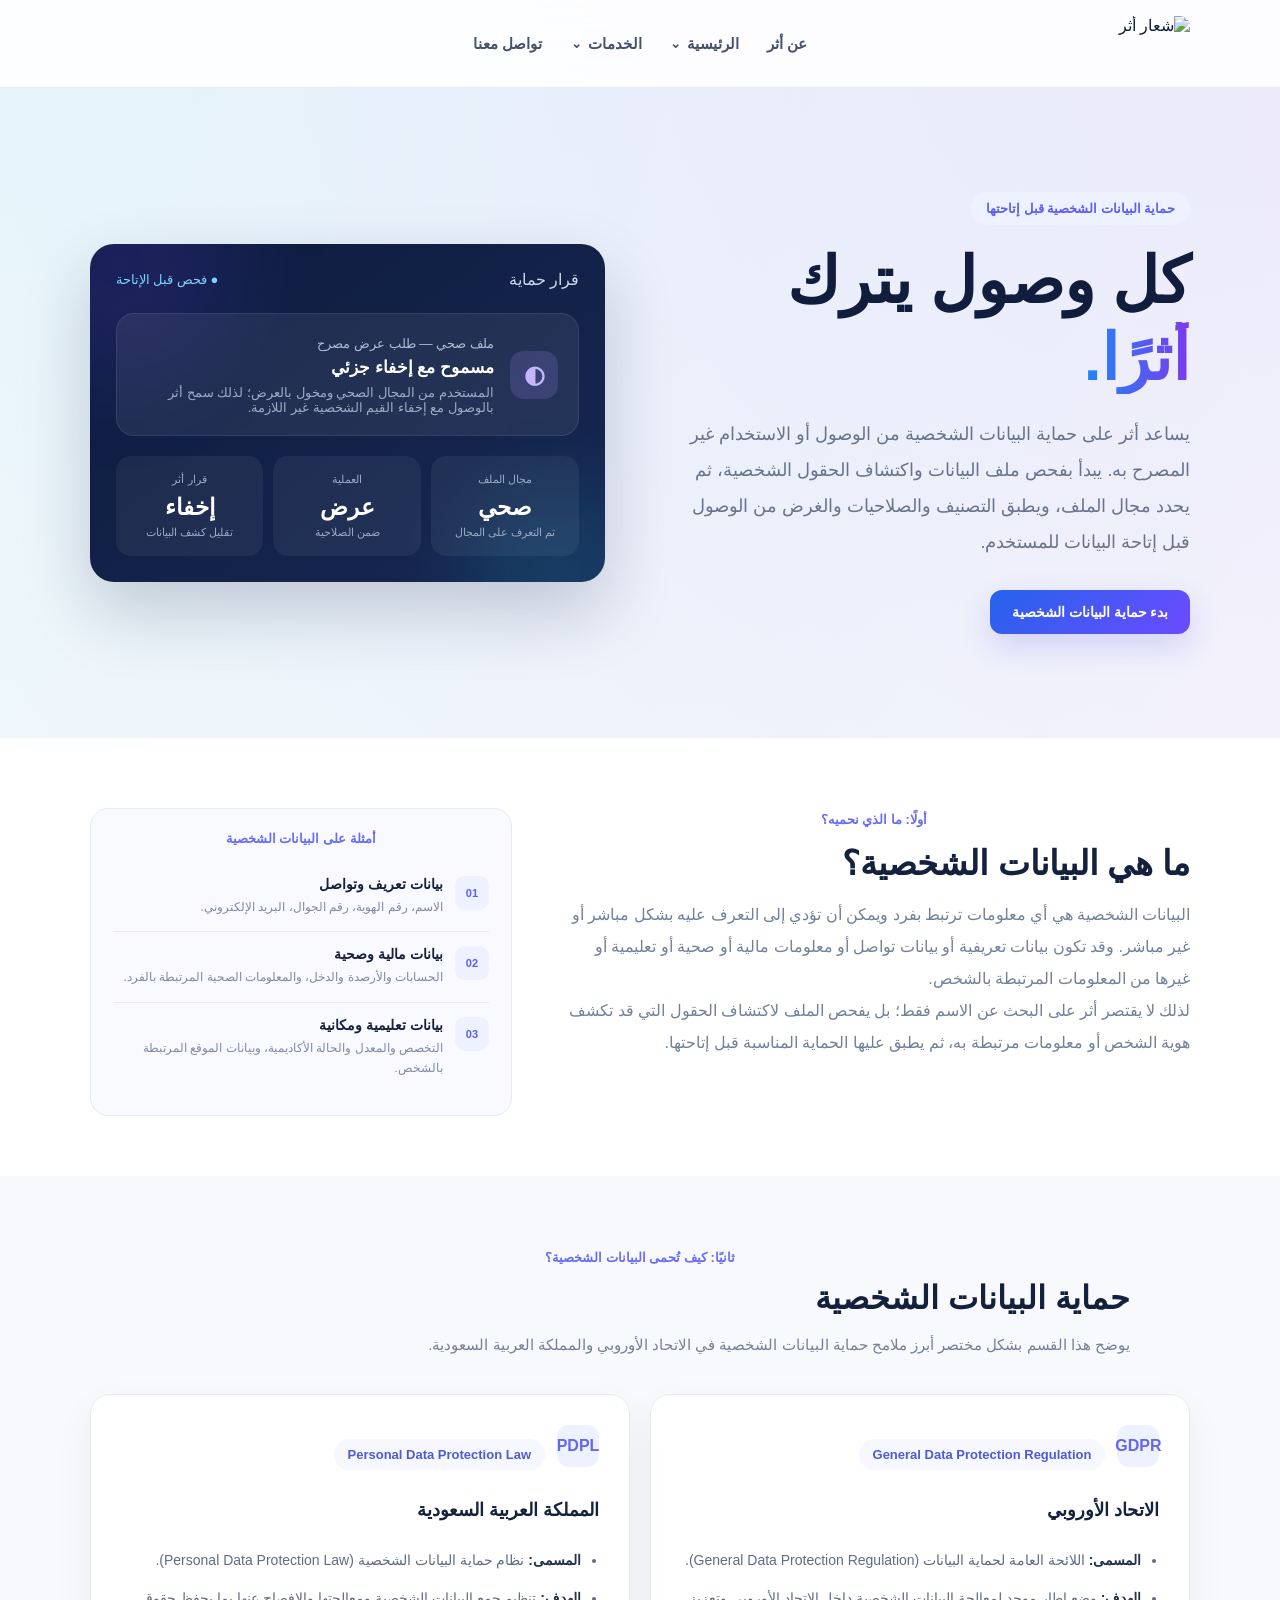
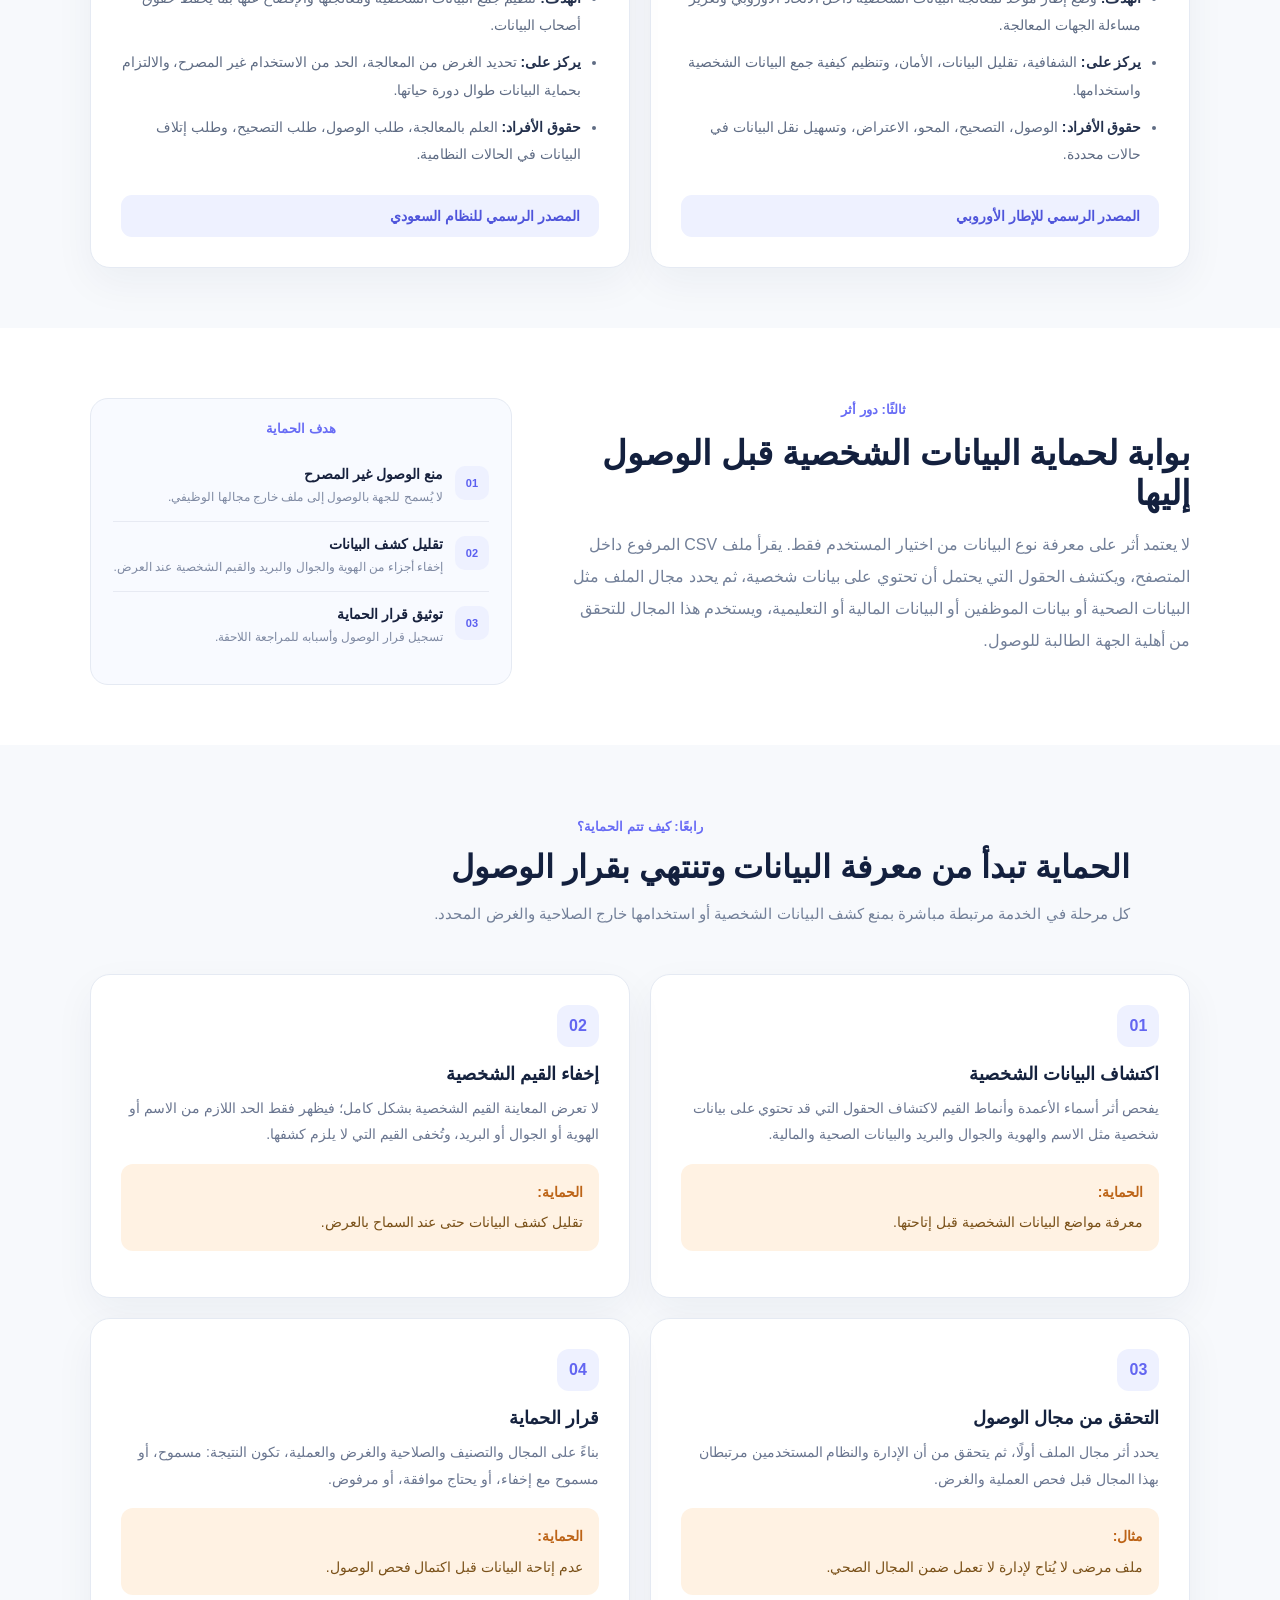
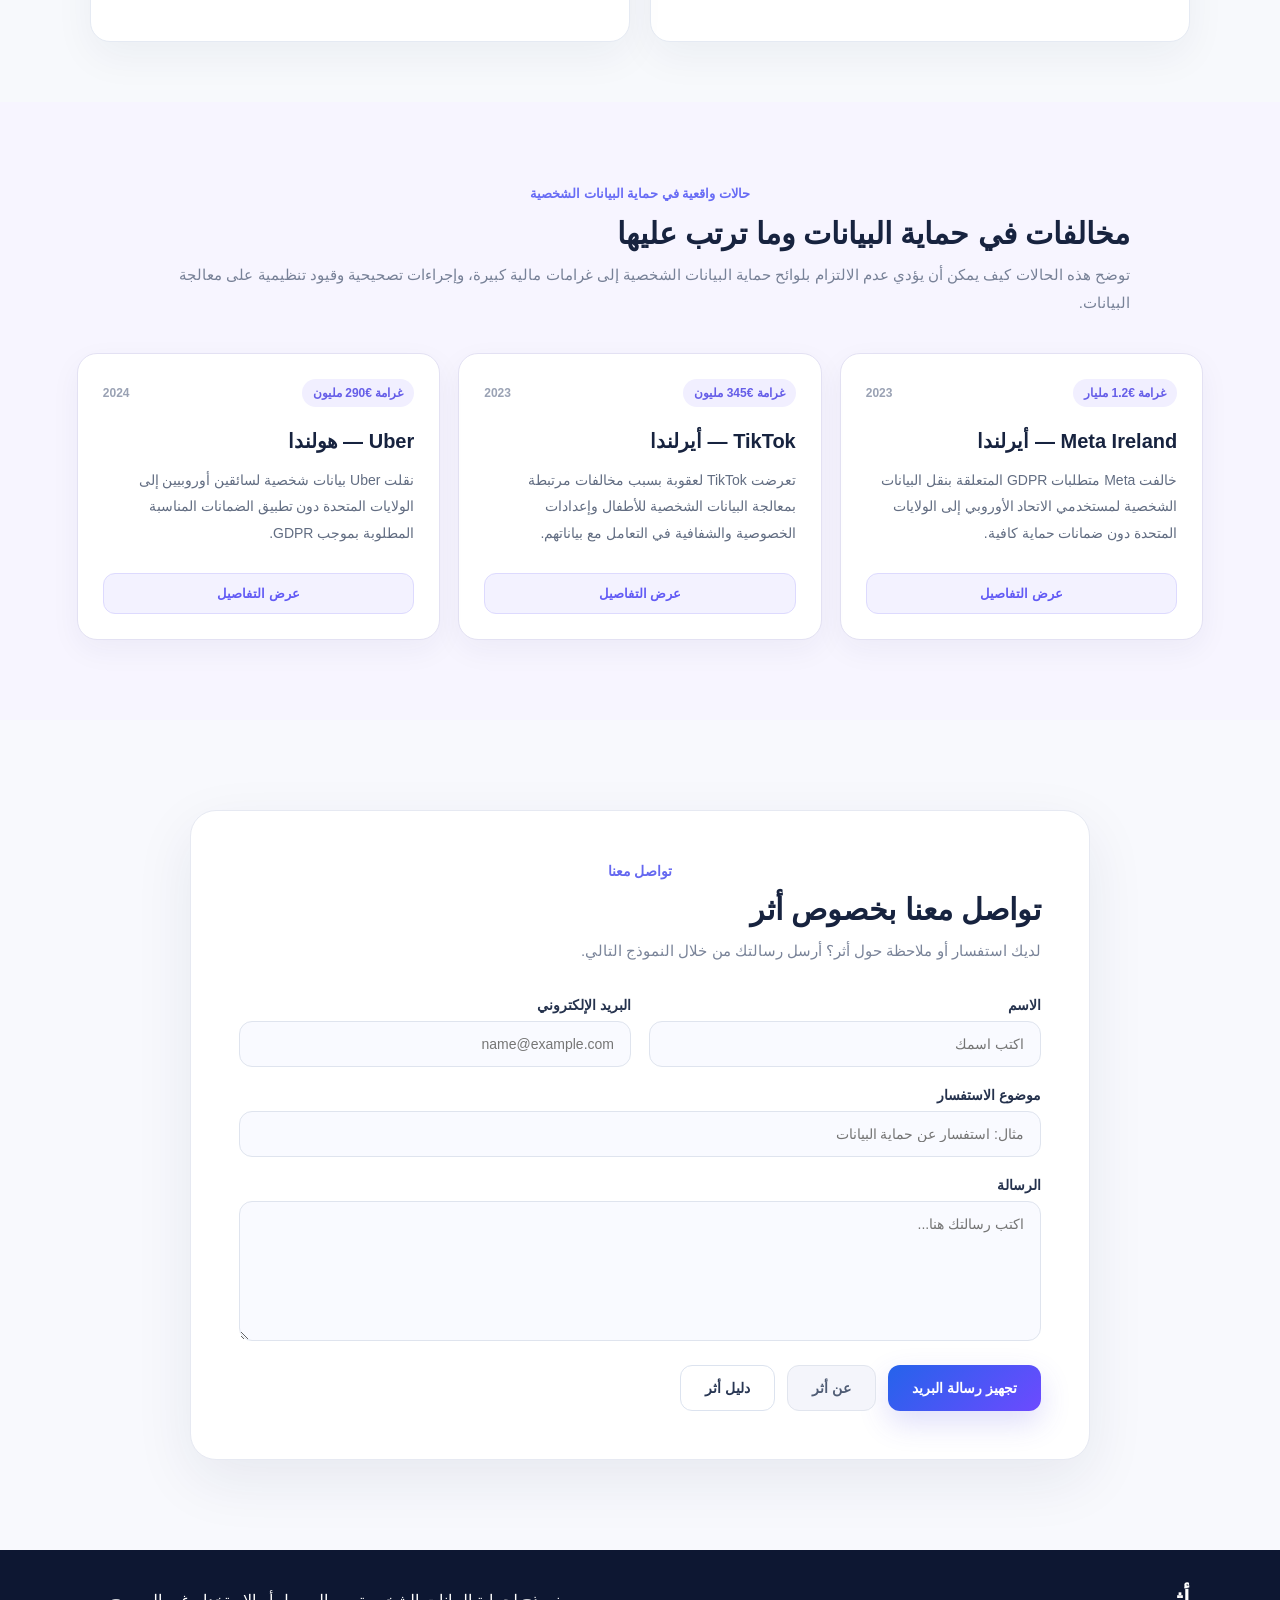
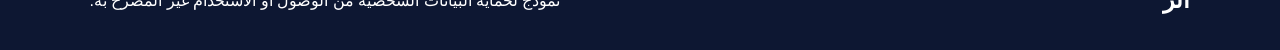
==== index.html @ ba8cfd4a "Add files via upload" ====
<!DOCTYPE html>
<html lang="ar" dir="rtl">

<head>

    <meta charset="UTF-8">

    <meta
        name="viewport"
        content="width=device-width, initial-scale=1.0"
    >

    <title>أثر | حماية البيانات الشخصية</title>

    <meta
        name="description"
        content="أثر نموذج أكاديمي لحماية البيانات الشخصية عبر اكتشاف البيانات، إخفاء القيم، التحقق من صلاحية الوصول حسب مجال الملف، وتوثيق قرار الحماية."
    >

    <link
        rel="stylesheet"
        href="style.css"
    >

</head>


<body>


<!-- =========================================
     الشريط العلوي
========================================= -->

<header class="navbar">

    <a
        href="index.html"
        class="brand"
    >
        <img
            src="Pic/athar-logo.png"
            alt="شعار أثر"
        >
    </a>


    <nav class="nav-links">

        <a href="about.html">
            عن أثر
        </a>

        <div class="nav-dropdown">

            <a
                href="index.html"
                class="active dropdown-toggle"
            >
                الرئيسية
                <span>⌄</span>
            </a>

            <div class="dropdown-menu">

                <a href="index.html">
                    نظرة عامة
                </a>

                <a href="#personal-data">
                    ما هي البيانات الشخصية؟
                </a>

                <a href="#data-protection-laws">
                   كيف تُحمى البيانات الشخصية؟
                </a>

                <a href="#about">
                    دور أثر
                </a>

                <a href="#protection">
                    كيف يحمي أثر البيانات؟
                </a>
<a href="#real-cases">
                    حالات واقعية وغرامات
                </a>

            </div>

        </div>

        <div class="nav-dropdown">

            <a
                href="#services"
                class="dropdown-toggle"
            >
                الخدمات
                <span>⌄</span>
            </a>

            <div class="dropdown-menu">

                <a href="dashboard.html">
                    حماية البيانات الشخصية
                </a>

                <a href="access-analysis.html">
                    تحليل سجلات الوصول
                </a>

                <a href="reviews.html">
                    سجل الحماية
                </a>

                <a href="breach-report.html">
                    بلاغات الحوادث
                </a>

            </div>

        </div>

        <a href="#contact">
            تواصل معنا
        </a>

    </nav>

</header>



<main>


    <!-- =========================================
         HERO
    ========================================== -->

    <section class="hero">


        <div class="hero-content">

            <span class="hero-label">
                حماية البيانات الشخصية قبل إتاحتها
            </span>


            <h1>
                كل وصول يترك
                <span>أثرًا.</span>
            </h1>


            <p>
                يساعد أثر على حماية البيانات الشخصية من الوصول أو الاستخدام غير المصرح به.
                يبدأ بفحص ملف البيانات واكتشاف الحقول الشخصية، ثم يحدد مجال الملف،
                ويطبق التصنيف والصلاحيات والغرض من الوصول قبل إتاحة البيانات للمستخدم.
            </p>


            <div class="hero-buttons">

                <a
                    href="dashboard.html"
                    class="primary-btn"
                >
                    بدء حماية البيانات الشخصية
                </a>
</div>

        </div>



        <div class="hero-preview">

            <div class="preview-card">


                <div class="preview-header">

                    <span>
                        قرار حماية
                    </span>

                    <span class="status">
                        ● فحص قبل الإتاحة
                    </span>

                </div>



                <div class="alert-box">

                    <div class="alert-icon">
                        ◐
                    </div>

                    <div>

                        <small>
                            ملف صحي — طلب عرض مصرح
                        </small>

                        <h3>
                            مسموح مع إخفاء جزئي
                        </h3>

                        <p>
                            المستخدم من المجال الصحي ومخول بالعرض؛
                            لذلك سمح أثر بالوصول مع إخفاء القيم الشخصية غير اللازمة.
                        </p>

                    </div>

                </div>



                <div class="stats">

                    <div class="stat">
                        <span>مجال الملف</span>
                        <strong>صحي</strong>
                        <small>تم التعرف على المجال</small>
                    </div>

                    <div class="stat">
                        <span>العملية</span>
                        <strong>عرض</strong>
                        <small>ضمن الصلاحية</small>
                    </div>

                    <div class="stat">
                        <span>قرار أثر</span>
                        <strong>إخفاء</strong>
                        <small>تقليل كشف البيانات</small>
                    </div>

                </div>


            </div>

        </div>


    </section>

    <!-- =========================================
         ما هي البيانات الشخصية؟
    ========================================== -->

    <section
        class="about"
        id="personal-data"
    >

        <div class="about-layout">


            <div class="about-text">

                <span class="section-label">
                    أولًا: ما الذي نحميه؟
                </span>

                <h2>
                    ما هي البيانات الشخصية؟
                </h2>

                <p>
                    البيانات الشخصية هي أي معلومات ترتبط بفرد ويمكن أن تؤدي
                    إلى التعرف عليه بشكل مباشر أو غير مباشر. وقد تكون بيانات
                    تعريفية أو بيانات تواصل أو معلومات مالية أو صحية أو تعليمية
                    أو غيرها من المعلومات المرتبطة بالشخص.
                </p>

                <p>
                    لذلك لا يقتصر أثر على البحث عن الاسم فقط؛ بل يفحص الملف
                    لاكتشاف الحقول التي قد تكشف هوية الشخص أو معلومات مرتبطة به،
                    ثم يطبق عليها الحماية المناسبة قبل إتاحتها.
                </p>

            </div>


            <div class="logo-meaning goals-card">

                <div>

                    <span class="section-label">
                        أمثلة على البيانات الشخصية
                    </span>


                    <div class="athar-goals">


                        <div class="athar-goal">

                            <span class="goal-icon">
                                01
                            </span>

                            <div>
                                <strong>
                                    بيانات تعريف وتواصل
                                </strong>

                                <small>
                                    الاسم، رقم الهوية، رقم الجوال، البريد الإلكتروني.
                                </small>
                            </div>

                        </div>


                        <div class="athar-goal">

                            <span class="goal-icon">
                                02
                            </span>

                            <div>
                                <strong>
                                    بيانات مالية وصحية
                                </strong>

                                <small>
                                    الحسابات والأرصدة والدخل، والمعلومات الصحية المرتبطة بالفرد.
                                </small>
                            </div>

                        </div>


                        <div class="athar-goal">

                            <span class="goal-icon">
                                03
                            </span>

                            <div>
                                <strong>
                                    بيانات تعليمية ومكانية
                                </strong>

                                <small>
                                    التخصص والمعدل والحالة الأكاديمية، وبيانات الموقع المرتبطة بالشخص.
                                </small>
                            </div>

                        </div>


                    </div>

                </div>

            </div>


        </div>

    </section>    <!-- =========================================
         الحماية النظامية في السعودية وأوروبا
    ========================================== -->
<!-- =========================================
     الحماية النظامية في السعودية وأوروبا
========================================== -->

<section
    class="legal-framework"
    id="data-protection-laws"
>

    <div class="legal-heading">

        <span class="section-label">
            ثانيًا: كيف تُحمى البيانات الشخصية؟
        </span>

        <h2>
            حماية البيانات الشخصية
        </h2>

        <p>
            يوضح هذا القسم بشكل مختصر أبرز ملامح حماية البيانات الشخصية
            في الاتحاد الأوروبي والمملكة العربية السعودية.
        </p>

    </div>


    <div class="legal-grid legal-compare-grid">


        <!-- الاتحاد الأوروبي - يمين -->
        <article class="legal-card legal-compare-card">

            <div class="legal-card-head">

                <span class="legal-number">
                    GDPR
                </span>

                <span class="legal-full-name">
                    General Data Protection Regulation
                </span>

            </div>

            <h3>
                الاتحاد الأوروبي
            </h3>

            <ul class="legal-points">

                <li>
                    <strong>المسمى:</strong>
                    اللائحة العامة لحماية البيانات
                    (General Data Protection Regulation).
                </li>

                <li>
                    <strong>الهدف:</strong>
                    وضع إطار موحد لمعالجة البيانات الشخصية داخل الاتحاد الأوروبي
                    وتعزيز مساءلة الجهات المعالجة.
                </li>

                <li>
                    <strong>يركز على:</strong>
                    الشفافية، تقليل البيانات، الأمان،
                    وتنظيم كيفية جمع البيانات الشخصية واستخدامها.
                </li>

                <li>
                    <strong>حقوق الأفراد:</strong>
                    الوصول، التصحيح، المحو، الاعتراض،
                    وتسهيل نقل البيانات في حالات محددة.
                </li>

            </ul>

            <a
                class="service-button"
                href="https://commission.europa.eu/law/law-topic/data-protection/legal-framework-eu-data-protection_en"
                target="_blank"
                rel="noopener noreferrer"
            >
                المصدر الرسمي للإطار الأوروبي
            </a>

        </article>


        <!-- السعودية - يسار -->
        <article class="legal-card legal-compare-card">

            <div class="legal-card-head">

                <span class="legal-number">
                    PDPL
                </span>

                <span class="legal-full-name">
                    Personal Data Protection Law
                </span>

            </div>

            <h3>
                المملكة العربية السعودية
            </h3>

            <ul class="legal-points">

                <li>
                    <strong>المسمى:</strong>
                    نظام حماية البيانات الشخصية
                    (Personal Data Protection Law).
                </li>

                <li>
                    <strong>الهدف:</strong>
                    تنظيم جمع البيانات الشخصية ومعالجتها والإفصاح عنها
                    بما يحفظ حقوق أصحاب البيانات.
                </li>

                <li>
                    <strong>يركز على:</strong>
                    تحديد الغرض من المعالجة، الحد من الاستخدام غير المصرح،
                    والالتزام بحماية البيانات طوال دورة حياتها.
                </li>

                <li>
                    <strong>حقوق الأفراد:</strong>
                    العلم بالمعالجة، طلب الوصول، طلب التصحيح،
                    وطلب إتلاف البيانات في الحالات النظامية.
                </li>

            </ul>

            <a
                class="service-button"
                href="https://dgp.sdaia.gov.sa/wps/portal/pdp/knowledgecenter/details/PDPL"
                target="_blank"
                rel="noopener noreferrer"
            >
                المصدر الرسمي للنظام السعودي
            </a>

        </article>


    </div>

</section>


    <!-- =========================================
         عن أثر
    ========================================== -->

    <section
        class="about"
        id="about"
    >

        <div class="about-layout">


            <div class="about-text">

                <span class="section-label">
                    ثالثًا: دور أثر
                </span>

                <h2>
                    بوابة لحماية البيانات الشخصية قبل الوصول إليها
                </h2>

                <p>
                    لا يعتمد أثر على معرفة نوع البيانات من اختيار المستخدم فقط.
                    يقرأ ملف CSV المرفوع داخل المتصفح، ويكتشف الحقول التي يحتمل أن تحتوي
                    على بيانات شخصية، ثم يحدد مجال الملف مثل البيانات الصحية أو بيانات
                    الموظفين أو البيانات المالية أو التعليمية، ويستخدم هذا المجال
                    للتحقق من أهلية الجهة الطالبة للوصول.
                </p>

            </div>



            <div class="logo-meaning goals-card">

                <div>

                    <span class="section-label">
                        هدف الحماية
                    </span>


                    <div class="athar-goals">


                        <div class="athar-goal">

                            <span class="goal-icon">
                                01
                            </span>

                            <div>
                                <strong>
                                    منع الوصول غير المصرح
                                </strong>

                                <small>
                                    لا يُسمح للجهة بالوصول إلى ملف خارج مجالها الوظيفي.
                                </small>
                            </div>

                        </div>



                        <div class="athar-goal">

                            <span class="goal-icon">
                                02
                            </span>

                            <div>
                                <strong>
                                    تقليل كشف البيانات
                                </strong>

                                <small>
                                    إخفاء أجزاء من الهوية والجوال والبريد والقيم الشخصية عند العرض.
                                </small>
                            </div>

                        </div>



                        <div class="athar-goal">

                            <span class="goal-icon">
                                03
                            </span>

                            <div>
                                <strong>
                                    توثيق قرار الحماية
                                </strong>

                                <small>
                                    تسجيل قرار الوصول وأسبابه للمراجعة اللاحقة.
                                </small>
                            </div>

                        </div>


                    </div>

                </div>

            </div>


        </div>

    </section>



    <!-- =========================================
         كيف يحمي أثر البيانات؟
    ========================================== -->

    <section
        class="legal-framework"
        id="protection"
    >

        <div class="legal-heading">

            <span class="section-label">
                رابعًا: كيف تتم الحماية؟
            </span>

            <h2>
                الحماية تبدأ من معرفة البيانات وتنتهي بقرار الوصول
            </h2>

            <p>
                كل مرحلة في الخدمة مرتبطة مباشرة بمنع كشف البيانات الشخصية
                أو استخدامها خارج الصلاحية والغرض المحدد.
            </p>

        </div>



        <div class="legal-grid protection-grid-home">


            <article class="legal-card">

                <span class="legal-number">
                    01
                </span>

                <h3>
                    اكتشاف البيانات الشخصية
                </h3>

                <p>
                    يفحص أثر أسماء الأعمدة وأنماط القيم لاكتشاف الحقول
                    التي قد تحتوي على بيانات شخصية مثل الاسم والهوية والجوال
                    والبريد والبيانات الصحية والمالية.
                </p>

                <div class="legal-penalty">
                    <strong>الحماية:</strong>
                    معرفة مواضع البيانات الشخصية قبل إتاحتها.
                </div>

            </article>



            <article class="legal-card">

                <span class="legal-number">
                    02
                </span>

                <h3>
                    إخفاء القيم الشخصية
                </h3>

                <p>
                    لا تعرض المعاينة القيم الشخصية بشكل كامل؛
                    فيظهر فقط الحد اللازم من الاسم أو الهوية أو الجوال أو البريد،
                    وتُخفى القيم التي لا يلزم كشفها.
                </p>

                <div class="legal-penalty">
                    <strong>الحماية:</strong>
                    تقليل كشف البيانات حتى عند السماح بالعرض.
                </div>

            </article>



            <article class="legal-card">

                <span class="legal-number">
                    03
                </span>

                <h3>
                    التحقق من مجال الوصول
                </h3>

                <p>
                    يحدد أثر مجال الملف أولًا، ثم يتحقق من أن الإدارة والنظام
                    المستخدمين مرتبطان بهذا المجال قبل فحص العملية والغرض.
                </p>

                <div class="legal-penalty">
                    <strong>مثال:</strong>
                    ملف مرضى لا يُتاح لإدارة لا تعمل ضمن المجال الصحي.
                </div>

            </article>



            <article class="legal-card">

                <span class="legal-number">
                    04
                </span>

                <h3>
                    قرار الحماية
                </h3>

                <p>
                    بناءً على المجال والتصنيف والصلاحية والغرض والعملية،
                    تكون النتيجة: مسموح، أو مسموح مع إخفاء، أو يحتاج موافقة،
                    أو مرفوض.
                </p>

                <div class="legal-penalty">
                    <strong>الحماية:</strong>
                    عدم إتاحة البيانات قبل اكتمال فحص الوصول.
                </div>

            </article>


        </div>

    </section>

<!-- =========================================
     حالات واقعية في حماية البيانات الشخصية
========================================== -->

<section class="real-cases" id="real-cases">

    <div class="real-cases-header">

        <span class="section-label">
            حالات واقعية في حماية البيانات الشخصية
        </span>

        <h2>
            مخالفات في حماية البيانات وما ترتب عليها
        </h2>

        <p>
            توضح هذه الحالات كيف يمكن أن يؤدي عدم الالتزام
            بلوائح حماية البيانات الشخصية إلى غرامات مالية كبيرة،
            وإجراءات تصحيحية وقيود تنظيمية على معالجة البيانات.
        </p>

    </div>


    <div class="real-cases-grid">


        <!-- =================================
             META
        ================================== -->

        <article class="real-case-card">

            <div class="real-case-top">

                <span class="real-case-tag">
                    غرامة €1.2 مليار
                </span>

                <span class="real-case-year">
                    2023
                </span>

            </div>

            <h3>
                Meta Ireland — أيرلندا
            </h3>

            <p class="real-case-summary">
                خالفت Meta متطلبات GDPR المتعلقة بنقل البيانات
                الشخصية لمستخدمي الاتحاد الأوروبي إلى الولايات المتحدة
                دون ضمانات حماية كافية.
            </p>


            <div class="real-case-details">

                <div>

                    <strong>
                        ما المخالفة؟
                    </strong>

                    <p>
                        استمرار نقل البيانات الشخصية إلى الولايات المتحدة
                        بطريقة لم تحقق متطلبات الحماية النظامية المطلوبة.
                    </p>

                </div>


                <div>

                    <strong>
                        ما الأثر المترتب؟
                    </strong>

                    <ul class="real-case-points">

                        <li>
                            غرامة مالية قدرها 1.2 مليار يورو.
                        </li>

                        <li>
                            أمر بتعليق عمليات نقل مستقبلية للبيانات.
                        </li>

                        <li>
                            إلزام الشركة بتعديل عمليات المعالجة
                            لتتوافق مع GDPR.
                        </li>

                    </ul>

                </div>


                <a
                    href="https://www.dataprotection.ie/en/dpc-guidance/decisions/inquiry-concerning-data-transfers-eueea-us-meta-platforms-ireland-limited-its-facebook-service"
                    class="service-button real-case-source"
                    target="_blank"
                    rel="noopener noreferrer"
                >
                    المصدر الرسمي
                </a>

            </div>


            <button
                type="button"
                class="real-case-toggle"
            >
                عرض التفاصيل
            </button>

        </article>



        <!-- =================================
             TIKTOK
        ================================== -->

        <article class="real-case-card">

            <div class="real-case-top">

                <span class="real-case-tag">
                    غرامة €345 مليون
                </span>

                <span class="real-case-year">
                    2023
                </span>

            </div>

            <h3>
                TikTok — أيرلندا
            </h3>

            <p class="real-case-summary">
                تعرضت TikTok لعقوبة بسبب مخالفات مرتبطة
                بمعالجة البيانات الشخصية للأطفال وإعدادات الخصوصية
                والشفافية في التعامل مع بياناتهم.
            </p>


            <div class="real-case-details">

                <div>

                    <strong>
                        ما المخالفة؟
                    </strong>

                    <p>
                        وجود قصور في حماية بيانات الأطفال
                        وبعض إعدادات الحسابات ومتطلبات الشفافية
                        المرتبطة بمعالجة البيانات الشخصية.
                    </p>

                </div>


                <div>

                    <strong>
                        ما الأثر المترتب؟
                    </strong>

                    <ul class="real-case-points">

                        <li>
                            غرامة مالية قدرها 345 مليون يورو.
                        </li>

                        <li>
                            إلزام الشركة بتعديل عمليات المعالجة.
                        </li>

                        <li>
                            تشديد متطلبات حماية خصوصية حسابات الأطفال.
                        </li>

                    </ul>

                </div>


                <a
                    href="https://www.dataprotection.ie/en/news-media/press-releases/DPC-announces-345-million-euro-fine-of-TikTok"
                    class="service-button real-case-source"
                    target="_blank"
                    rel="noopener noreferrer"
                >
                    المصدر الرسمي
                </a>

            </div>


            <button
                type="button"
                class="real-case-toggle"
            >
                عرض التفاصيل
            </button>

        </article>



        <!-- =================================
             UBER
        ================================== -->

        <article class="real-case-card">

            <div class="real-case-top">

                <span class="real-case-tag">
                    غرامة €290 مليون
                </span>

                <span class="real-case-year">
                    2024
                </span>

            </div>

            <h3>
                Uber — هولندا
            </h3>

            <p class="real-case-summary">
                نقلت Uber بيانات شخصية لسائقين أوروبيين
                إلى الولايات المتحدة دون تطبيق الضمانات المناسبة
                المطلوبة بموجب GDPR.
            </p>


            <div class="real-case-details">

                <div>

                    <strong>
                        ما المخالفة؟
                    </strong>

                    <p>
                        نقل بيانات السائقين خارج الاتحاد الأوروبي
                        دون توفير مستوى الحماية والضمانات النظامية المطلوبة.
                    </p>

                </div>


                <div>

                    <strong>
                        ما الأثر المترتب؟
                    </strong>

                    <ul class="real-case-points">

                        <li>
                            غرامة مالية قدرها 290 مليون يورو.
                        </li>

                        <li>
                            مطالبة الشركة بالالتزام بضوابط نقل البيانات.
                        </li>

                        <li>
                            مراجعة طريقة مشاركة البيانات الشخصية
                            بين الأنظمة والدول.
                        </li>

                    </ul>

                </div>


                <a
                    href="https://www.autoriteitpersoonsgegevens.nl/en/current/dutch-dpa-imposes-a-fine-of-290-million-euro-on-uber-because-of-transfers-of-drivers-data-to-the-us"
                    class="service-button real-case-source"
                    target="_blank"
                    rel="noopener noreferrer"
                >
                    المصدر الرسمي
                </a>

            </div>


            <button
                type="button"
                class="real-case-toggle"
            >
                عرض التفاصيل
            </button>

        </article>


    </div>

</section>

<!-- =========================================
     تواصل معنا
========================================== -->

<section class="contact" id="contact">

    <div class="contact-card contact-card-form">

        <div class="contact-heading">
            <span class="section-label">تواصل معنا</span>

            <h2>تواصل معنا بخصوص أثر</h2>

            <p>
                لديك استفسار أو ملاحظة حول أثر؟
                أرسل رسالتك من خلال النموذج التالي.
            </p>
        </div>


        <form id="contact-form" class="athar-contact-form">

            <div class="contact-form-grid">

                <div class="contact-field">
                    <label for="contact-name">
                        الاسم
                    </label>

                    <input
                        type="text"
                        id="contact-name"
                        name="name"
                        placeholder="اكتب اسمك"
                        required
                    >
                </div>


                <div class="contact-field">
                    <label for="contact-email">
                        البريد الإلكتروني
                    </label>

                    <input
                        type="email"
                        id="contact-email"
                        name="email"
                        placeholder="name@example.com"
                        required
                    >
                </div>

            </div>


            <div class="contact-field">

                <label for="contact-subject">
                    موضوع الاستفسار
                </label>

                <input
                    type="text"
                    id="contact-subject"
                    name="subject"
                    placeholder="مثال: استفسار عن حماية البيانات"
                    required
                >

            </div>


            <div class="contact-field">

                <label for="contact-message">
                    الرسالة
                </label>

                <textarea
                    id="contact-message"
                    name="message"
                    rows="5"
                    placeholder="اكتب رسالتك هنا..."
                    required
                ></textarea>

            </div>


            <div class="contact-actions">

    <button
        type="submit"
        class="primary-btn contact-submit-btn"
    >
        تجهيز رسالة البريد
    </button>

    <a
        href="about.html"
        class="secondary-btn contact-about-btn"
    >
        عن أثر
    </a>

    <a
        href="دليل_استخدام_أثر(1).pdf"
        class="secondary-btn contact-guide-btn"
        target="_blank"
    >
        دليل أثر
    </a>

</div>


            <div
                id="contact-status"
                class="contact-status"
                aria-live="polite"
            ></div>

        </form>

    </div>

</section>


<style>

/* ==========================================
   تواصل معنا
========================================== */

.contact {
    padding: 90px 7%;
    background: #f8f9fd;
}


.contact-card-form {
    width: min(900px, 100%);
    margin: 0 auto;

    padding: 48px;

    background: #ffffff;

    border: 1px solid #e6e9f2;
    border-radius: 26px;

    box-shadow:
        0 20px 60px
        rgba(26, 38, 74, 0.08);

    text-align: right;
}


.contact-heading {
    margin-bottom: 32px;
}


.contact-heading .section-label {
    display: block;

    margin-bottom: 8px;

    color: #6568f0;

    font-size: 14px;
    font-weight: 800;
}


.contact-heading h2 {
    margin: 0 0 10px;

    color: #17233f;

    font-size: 30px;
}


.contact-heading p {
    margin: 0;

    color: #7a8499;

    font-size: 15px;
    line-height: 1.9;
}


.athar-contact-form {
    display: flex;
    flex-direction: column;
    gap: 20px;
}


.contact-form-grid {
    display: grid;

    grid-template-columns:
        repeat(2, minmax(0, 1fr));

    gap: 18px;
}


.contact-field {
    display: flex;
    flex-direction: column;
    gap: 8px;
}


.contact-field label {
    color: #25324d;

    font-size: 14px;
    font-weight: 700;
}


.contact-field input,
.contact-field textarea {
    width: 100%;

    padding: 14px 16px;

    background: #f9faff;

    border: 1px solid #dfe4ee;
    border-radius: 13px;

    outline: none;

    color: #17233f;

    font-family: inherit;
    font-size: 14px;

    transition:
        border-color .2s ease,
        box-shadow .2s ease,
        background .2s ease;

    box-sizing: border-box;
}


.contact-field textarea {
    min-height: 140px;
    resize: vertical;
}


.contact-field input:focus,
.contact-field textarea:focus {
    background: #ffffff;

    border-color: #696df4;

    box-shadow:
        0 0 0 4px
        rgba(105, 109, 244, 0.10);
}


.contact-actions {
    display: flex;
    align-items: center;

    gap: 12px;

    margin-top: 4px;
}


.contact-send-btn,
.contact-about-btn {
    min-height: 46px;

    padding: 0 24px;

    display: inline-flex;
    align-items: center;
    justify-content: center;

    border-radius: 12px;

    font-family: inherit;
    font-size: 14px;
    font-weight: 800;

    cursor: pointer;

    text-decoration: none;

    transition:
        transform .2s ease,
        background .2s ease;
}


.contact-send-btn {
    border: 0;

    background:
        linear-gradient(
            135deg,
            #5964f2,
            #744df5
        );

    color: #ffffff;
}


.contact-send-btn:hover {
    transform: translateY(-2px);
}


.contact-about-btn {
    background: #f4f5fb;

    border: 1px solid #e1e5ee;

    color: #4f5c74;
}


.contact-about-btn:hover {
    background: #eceef7;
}


.contact-status {
    display: none;

    padding: 15px 17px;

    border-radius: 13px;

    font-size: 14px;
    line-height: 1.8;
}


.contact-status.success {
    display: block;

    background: #f0fdf4;

    border: 1px solid #bbf7d0;

    color: #15803d;
}


.contact-status.error {
    display: block;

    background: #fff1f2;

    border: 1px solid #fecdd3;

    color: #be123c;
}


@media (max-width: 700px) {

    .contact {
        padding:
            60px 5%;
    }


    .contact-card-form {
        padding:
            30px 20px;

        border-radius: 20px;
    }


    .contact-heading h2 {
        font-size: 25px;
    }


    .contact-form-grid {
        grid-template-columns: 1fr;
    }


    .contact-actions {
        flex-direction: column;
    }


    .contact-send-btn,
    .contact-about-btn {
        width: 100%;
    }

}

</style>


<script>

(function () {

    "use strict";


    const form =
        document.getElementById(
            "contact-form"
        );


    const status =
        document.getElementById(
            "contact-status"
        );


    if (!form || !status) {
        return;
    }


    form.addEventListener(
        "submit",
        function (event) {

            event.preventDefault();


            const name =
                document
                    .getElementById(
                        "contact-name"
                    )
                    .value
                    .trim();


            const email =
                document
                    .getElementById(
                        "contact-email"
                    )
                    .value
                    .trim();


            const subject =
                document
                    .getElementById(
                        "contact-subject"
                    )
                    .value
                    .trim();


            const message =
                document
                    .getElementById(
                        "contact-message"
                    )
                    .value
                    .trim();


            if (
                !name ||
                !email ||
                !subject ||
                !message
            ) {

                status.className =
                    "contact-status error";


                status.textContent =
                    "يرجى تعبئة جميع الحقول قبل إرسال الرسالة.";


                return;
            }


            const emailPattern =
                /^[^\s@]+@[^\s@]+\.[^\s@]+$/;


            if (!emailPattern.test(email)) {

                status.className =
                    "contact-status error";


                status.textContent =
                    "يرجى إدخال بريد إلكتروني صحيح.";


                return;
            }


            const contactMessage = {

                id:
                    "MSG-" +
                    Date.now(),

                name:
                    name,

                email:
                    email,

                subject:
                    subject,

                message:
                    message,

                createdAt:
                    new Date()
                        .toISOString()

            };


            try {

                const oldMessages =
                    JSON.parse(
                        localStorage.getItem(
                            "athar_contact_messages"
                        ) || "[]"
                    );


                oldMessages.push(
                    contactMessage
                );


                localStorage.setItem(
                    "athar_contact_messages",
                    JSON.stringify(
                        oldMessages
                    )
                );


                status.className =
                    "contact-status success";


                status.textContent =
                    "تم تسجيل رسالتك بنجاح في النسخة التجريبية من أثر.";


                form.reset();


            } catch (error) {

                status.className =
                    "contact-status error";


                status.textContent =
                    "تعذر تسجيل الرسالة. حاول مرة أخرى.";

            }

        }
    );

})();

</script>

</main>



<footer>

    <strong>
        أثر
    </strong>

    <p>
        نموذج لحماية البيانات الشخصية من الوصول أو الاستخدام غير المصرح به.
    </p>

</footer>



<script>
document
    .querySelectorAll(".real-case-toggle")
    .forEach(function (button) {

        button.addEventListener(
            "click",
            function () {

                const card =
                    button.closest(
                        ".real-case-card"
                    );

                card.classList.toggle(
                    "open"
                );

                button.textContent =
                    card.classList.contains("open")
                        ? "إخفاء التفاصيل"
                        : "عرض التفاصيل";

            }
        );

    });
</script>
</body>
</html>
---- style.css ----
* {
    margin: 0;
    padding: 0;
    box-sizing: border-box;
}

html {
    scroll-behavior: smooth;
}

body {
    font-family: "Tahoma", "Arial", sans-serif;
    background:
        radial-gradient(circle at top right, rgba(124, 58, 237, 0.08), transparent 30%),
        radial-gradient(circle at top left, rgba(34, 211, 238, 0.08), transparent 28%),
        #f7f9fc;

    color: #111d3a;
    direction: rtl;
}

a {
    text-decoration: none;
    color: inherit;
}


/* ==========================================
   الشريط العلوي
========================================== */

.navbar {
    width: 100%;
    min-height: 88px;

    display: flex;
    align-items: center;
    justify-content: center;

    padding: 14px 7%;

    background: rgba(255, 255, 255, 0.88);
    backdrop-filter: blur(16px);

    border-bottom: 1px solid #e8edf5;

    position: sticky;
    top: 0;
    z-index: 100;
}

.brand {
    position: absolute;
    right: 7%;

    display: flex;
    align-items: center;
}

.brand img {
    width: 120px;
    height: 56px;

    object-fit: contain;
    border-radius: 10px;
}

.nav-links {
    position: absolute;

    left: 50%;
    transform: translateX(-50%);

    display: flex;
    align-items: center;
    justify-content: center;

    gap: 38px;
    white-space: nowrap;
}

.nav-links a {
    color: #46526b;
    font-size: 15px;
    font-weight: 600;

    transition: 0.25s;
}

.nav-links a:hover {
    color: #5d5fef;
}

.nav-button {
    padding: 12px 20px;

    border-radius: 12px;

    background: linear-gradient(
        135deg,
        #1e3a8a,
        #5b5ff0
    );

    color: #ffffff;

    font-size: 14px;
    font-weight: 700;

    box-shadow: 0 10px 25px rgba(79, 70, 229, 0.18);

    transition: 0.25s;
}

.nav-button:hover {
    transform: translateY(-2px);
}


/* ==========================================
   HERO
========================================== */

.hero {
    min-height: 650px;

    display: grid;
    grid-template-columns: 1fr 1fr;
    align-items: center;
    gap: 70px;

    padding: 80px 7%;
}

.hero-content {
    max-width: 620px;
}

.hero-label {
    display: inline-block;

    margin-bottom: 18px;
    padding: 9px 15px;

    border-radius: 999px;

    background: #eef1ff;
    color: #5b5ff0;

    font-size: 13px;
    font-weight: 800;
}

.hero h1 {
    font-size: clamp(44px, 5vw, 72px);
    line-height: 1.2;

    color: #101d3d;

    margin-bottom: 20px;
}

.hero h1 span {
    background: linear-gradient(
        90deg,
        #1e88f7,
        #7c3aed
    );

    -webkit-background-clip: text;
    -webkit-text-fill-color: transparent;
}

.hero-content > p {
    max-width: 590px;

    color: #68748c;

    font-size: 18px;
    line-height: 2;

    margin-bottom: 30px;
}

.hero-buttons {
    display: flex;
    gap: 14px;
    flex-wrap: wrap;
}

.primary-btn,
.secondary-btn {
    padding: 14px 22px;
    border-radius: 12px;

    font-weight: 800;
    font-size: 14px;

    transition: 0.25s;
}

.primary-btn {
    color: white;

    background: linear-gradient(
        135deg,
        #2563eb,
        #6d4aff
    );

    box-shadow: 0 12px 30px rgba(79, 70, 229, 0.18);
}

.secondary-btn {
    color: #283653;

    background: #ffffff;

    border: 1px solid #dce3ef;
}

.primary-btn:hover,
.secondary-btn:hover {
    transform: translateY(-2px);
}


/* ==========================================
   بطاقة الرصد
========================================== */

.hero-preview {
    display: flex;
    justify-content: center;
}

.preview-card {
    width: 100%;
    max-width: 560px;

    padding: 26px;

    border-radius: 24px;

    background:
        linear-gradient(
            145deg,
            #0d1b3d,
            #172852
        );

    color: white;

    box-shadow:
        0 30px 70px rgba(16, 29, 61, 0.2);

    position: relative;
    overflow: hidden;
}

.preview-card::before {
    content: "";

    position: absolute;

    width: 240px;
    height: 240px;

    top: -100px;
    left: -90px;

    background: #6d4aff;

    opacity: 0.15;

    filter: blur(50px);

    border-radius: 50%;
}

.preview-card::after {
    content: "";

    position: absolute;

    width: 180px;
    height: 180px;

    bottom: -80px;
    right: -40px;

    background: #22d3ee;

    opacity: 0.12;

    filter: blur(40px);

    border-radius: 50%;
}

.preview-header,
.alert-box,
.stats {
    position: relative;
    z-index: 2;
}

.preview-header {
    display: flex;
    align-items: center;
    justify-content: space-between;

    margin-bottom: 24px;

    color: #cfd8ec;
}

.status {
    color: #7dd3fc;
    font-size: 13px;
}

.alert-box {
    display: flex;
    gap: 16px;
    align-items: center;

    padding: 20px;

    background: rgba(255,255,255,0.07);

    border: 1px solid rgba(255,255,255,0.08);

    border-radius: 18px;

    margin-bottom: 20px;
}

.alert-icon {
    width: 48px;
    height: 48px;

    flex-shrink: 0;

    display: flex;
    align-items: center;
    justify-content: center;

    border-radius: 14px;

    background: rgba(167, 139, 250, 0.18);

    color: #c4b5fd;

    font-size: 24px;
    font-weight: 900;
}

.alert-box small {
    color: #aebbd3;
}

.alert-box h3 {
    margin: 5px 0 7px;

    font-size: 17px;
}

.alert-box p {
    color: #9eabc3;
    font-size: 13px;
}

.stats {
    display: grid;
    grid-template-columns: repeat(3, 1fr);

    gap: 10px;
}

.stat {
    padding: 17px 12px;

    text-align: center;

    background: rgba(255,255,255,0.055);

    border-radius: 15px;
}

.stat span,
.stat small {
    display: block;

    color: #9ba9c3;

    font-size: 11px;
}

.stat strong {
    display: block;

    margin: 8px 0 5px;

    font-size: 23px;

    color: #ffffff;
}


/* ==========================================
   عن أثر
========================================== */

.section-label {
    color: #686cf5;

    font-size: 13px;
    font-weight: 800;
}

.how h2 {
    max-width: 780px;

    margin: 12px auto 18px;

    font-size: 34px;

    color: #13203e;
}


/* ==========================================
   المزايا
========================================== */

.features {
    padding: 30px 7% 90px;

    background: #ffffff;

    display: grid;
    grid-template-columns: repeat(3, 1fr);
    gap: 20px;
}

.feature-card {
    padding: 28px;

    border-radius: 18px;

    border: 1px solid #e5eaf3;

    background:
        linear-gradient(
            180deg,
            #ffffff,
            #fafbff
        );

    transition: 0.25s;
}

.feature-card:hover {
    transform: translateY(-5px);

    box-shadow: 0 18px 40px rgba(15, 31, 70, 0.08);
}

.feature-card > span {
    display: inline-flex;

    width: 42px;
    height: 42px;

    align-items: center;
    justify-content: center;

    border-radius: 12px;

    background: #eef1ff;
    color: #6366f1;

    font-weight: 900;

    margin-bottom: 18px;
}

.feature-card h3 {
    margin-bottom: 10px;

    color: #15223e;
}

.feature-card p {
    color: #778399;

    line-height: 1.9;

    font-size: 14px;
}


/* ==========================================
   كيف يعمل أثر
========================================== */

.how {
    padding: 60px 7%;

    text-align: center;
}

.steps {
    max-width: 1150px;

    margin: 45px auto 0;

    display: grid;
    grid-template-columns: repeat(4, 1fr);
    gap: 16px;
}

.step {
    padding: 26px 18px;

    background: #ffffff;

    border: 1px solid #e4eaf3;
    border-radius: 18px;

    text-align: right;
}

.step strong {
    display: inline-block;

    margin-bottom: 18px;

    color: #6c63f1;

    font-size: 23px;
}

.step h3 {
    margin-bottom: 9px;

    color: #15223e;
}

.step p {
    color: #778399;

    line-height: 1.8;

    font-size: 14px;
}


/* ==========================================
   لماذا أثر؟ + حوادث حقيقية
========================================== */

.cases-section {
    padding: 60px 7% 70px;

    background: #ffffff;
}

.why-athar {
    max-width: 1180px;
    margin: 0 auto;

    padding: 30px 32px;

    background: #f4f2ff;
    border-radius: 18px;

    text-align: right;
}

.why-athar .section-label {
    display: block;
    margin-bottom: 14px;
}

.why-athar-lead {
    color: #4b4470;

    line-height: 1.9;
    font-size: 14px;
}

.cases-heading {
    display: flex;
    align-items: center;
    justify-content: space-between;
    gap: 16px;
    flex-wrap: wrap;

    margin-top: 28px;
    padding-top: 22px;

    border-top: 1px dashed #d8d3f7;
}

.why-athar-story-label {
    display: block;

    color: #8b5cf6;

    font-weight: 800;
    font-size: 12px;
    text-transform: uppercase;
    letter-spacing: 0.3px;
}

.report-breach-link {
    display: inline-flex;
    align-items: center;
    gap: 6px;

    padding: 10px 16px;

    background: #ffffff;
    border: 1px solid #d8d3f7;
    border-radius: 10px;

    color: #6c63f1;

    font-weight: 800;
    font-size: 12px;
}

.report-breach-link span {
    transition: 0.2s;
}

.report-breach-link:hover span {
    transform: translateX(-4px);
}

.cases-grid {
    display: grid;
    grid-template-columns: repeat(3, 1fr);
    gap: 16px;

    margin-top: 20px;
}

.case-study-card {
    padding: 20px;

    background: #ffffff;
    border: 1px solid #e4defc;
    border-radius: 14px;
}

.case-study-card h4 {
    margin-bottom: 10px;

    color: #2c2555;
    font-size: 15px;
    line-height: 1.6;
}

.case-study-card p {
    color: #574f7d;

    line-height: 1.9;
    font-size: 14px;
}

.why-athar-closing {
    margin-top: 24px;
    padding-top: 20px;

    border-top: 1px dashed #d8d3f7;

    color: #4b4470;

    line-height: 1.9;
    font-size: 14px;
}

@media (max-width: 900px) {

    .cases-grid {
        grid-template-columns: 1fr;
    }

}


/* ==========================================
   الإطار القانوني
========================================== */

.legal-framework {
    padding: 70px 7% 50px;

    text-align: center;

    background: #f7f9fc;
}

.legal-heading h2 {
    max-width: 780px;

    margin: 12px auto 18px;

    font-size: 32px;

    color: #13203e;
}

.legal-heading p {
    max-width: 700px;

    margin: auto;

    color: #738099;

    line-height: 1.9;
    font-size: 15px;
}

.legal-definition {
    max-width: 900px;

    margin: 40px auto 0;
    padding: 28px 30px;

    text-align: right;

    background: #ffffff;

    border: 1px solid #e5eaf3;
    border-right: 4px solid #6c63f1;
    border-radius: 16px;

    box-shadow: 0 15px 40px rgba(15, 31, 70, 0.05);
}

.legal-definition-label {
    display: block;

    margin-bottom: 12px;

    color: #6c63f1;

    font-weight: 800;
    font-size: 15px;
}

.legal-definition p {
    color: #57647e;

    line-height: 1.95;
    font-size: 14px;
}

.legal-definition p + p {
    margin-top: 12px;
}

.legal-grid {
    max-width: 1150px;

    margin: 45px auto 0;

    display: grid;
    grid-template-columns: repeat(2, 1fr);
    gap: 20px;
}

.legal-card {
    padding: 30px;

    text-align: right;

    background: #ffffff;

    border: 1px solid #e5eaf3;
    border-radius: 20px;

    box-shadow: 0 15px 40px rgba(15, 31, 70, 0.05);
}

.legal-number {
    display: inline-flex;

    width: 42px;
    height: 42px;

    align-items: center;
    justify-content: center;

    border-radius: 12px;

    background: #eef1ff;
    color: #6366f1;

    font-weight: 900;

    margin-bottom: 16px;
}

.legal-card h3 {
    margin-bottom: 10px;

    color: #15223e;
    font-size: 18px;
}

.legal-card > p {
    color: #6a7690;

    line-height: 1.9;
    font-size: 14px;

    margin-bottom: 16px;
}

.legal-penalty {
    padding: 15px 16px;

    margin-bottom: 16px;

    background: #fff2e3;
    border-radius: 12px;

    color: #7a5119;

    font-size: 14px;
    line-height: 1.9;
}

.legal-penalty strong {
    display: block;

    margin-bottom: 4px;

    color: #bd6417;
}

.legal-link {
    display: inline-flex;
    align-items: center;
    gap: 6px;

    color: #6c63f1;

    font-weight: 800;
    font-size: 13px;
}

.legal-link span {
    transition: 0.2s;
}

.legal-link:hover span {
    transform: translateX(-4px);
}


/* ==========================================
   Footer
========================================== */

footer {
    min-height: 100px;

    padding: 25px 7%;

    display: flex;
    align-items: center;
    justify-content: space-between;

    background: #0d1732;

    color: #ffffff;
}

footer strong {
    font-size: 24px;
}

footer span {
    color: #aeb9cf;
    font-size: 13px;
}


/* ==========================================
   Responsive
========================================== */

@media (max-width: 900px) {

    .nav-links {
        display: none;
    }

    .hero {
        grid-template-columns: 1fr;

        padding-top: 50px;
    }

    .hero-content {
        max-width: none;
    }

    .features,
    .steps {
        grid-template-columns: 1fr 1fr;
    }
}


@media (max-width: 600px) {

    .navbar {
        padding: 12px 5%;
    }

    .brand img {
        width: 95px;
    }

    .nav-button {
        font-size: 12px;
        padding: 10px 13px;
    }

    .hero {
        padding: 45px 5%;
    }

    .hero h1 {
        font-size: 42px;
    }

    .stats,
    .features,
    .steps {
        grid-template-columns: 1fr;
    }

    .about,
    .how {
        padding: 65px 5%;
    }

    footer {
        flex-direction: column;
        gap: 8px;
        text-align: center;
    }
}
/* ==========================================
   عن أثر + معنى الشعار
========================================== */

.about {
    padding: 70px 7% 60px;
    background: #ffffff;
    text-align: right;
}

.about-layout {
    max-width: 1180px;
    margin: 0 auto;

    display: grid;
    grid-template-columns: 1.2fr 0.8fr;
    gap: 45px;

    align-items: stretch;
}

.about-text h2 {
    margin: 12px 0 16px;

    font-size: 34px;
    color: #13203e;
}

.about-text p {
    color: #738099;
    line-height: 2;
    font-size: 16px;
}

.logo-meaning {
    display: flex;
    align-items: center;
    gap: 20px;

    padding: 22px;

    background: #f8faff;
    border: 1px solid #e5eaf3;
    border-radius: 18px;
}

.logo-meaning img {
    width: 110px;
    height: 110px;

    object-fit: contain;
    flex-shrink: 0;
}

.logo-meaning h3 {
    margin: 7px 0 8px;

    color: #15223e;
    font-size: 19px;
}

.logo-meaning p {
    color: #778399;
    line-height: 1.8;
    font-size: 13px;
}

@media (max-width: 800px) {

    .about-layout {
        grid-template-columns: 1fr;
    }

    .logo-meaning {
        align-items: flex-start;
    }

    .legal-grid {
        grid-template-columns: 1fr;
    }
}

.nav-dropdown {
    position: relative;
}

.dropdown-toggle {
    display: flex;
    align-items: center;
    gap: 6px;
}

.dropdown-toggle span {
    font-size: 13px;
    transition: 0.25s;
}

.dropdown-menu {
    position: absolute;

    top: calc(100% + 16px);
    right: 0;

    width: 220px;

    padding: 10px;

    background: #ffffff;

    border: 1px solid #e5eaf3;
    border-radius: 14px;

    box-shadow: 0 18px 40px rgba(15, 31, 70, 0.12);

    opacity: 0;
    visibility: hidden;
    transform: translateY(-8px);

    transition: 0.25s;

    z-index: 200;
}

.dropdown-menu a {
    display: block;

    padding: 11px 13px;

    border-radius: 9px;

    color: #46526b;

    font-size: 14px;

    transition: 0.2s;
}

.dropdown-menu a:hover {
    background: #f3f5ff;
    color: #5b5ff0;
}

.nav-dropdown:hover .dropdown-menu {
    opacity: 1;
    visibility: visible;
    transform: translateY(0);
}

.nav-dropdown:hover .dropdown-toggle span {
    transform: rotate(180deg);
}
/* ==========================================
   الخدمات
========================================== */

.services {
    padding: 50px 7% 70px;
    background: #f7f9fc;
}

.services-heading {
    max-width: 760px;
    margin: 0 auto 40px;
    text-align: center;
}

.services-heading h2 {
    margin: 12px 0 14px;
    font-size: 34px;
    color: #13203e;
}

.services-heading p {
    color: #738099;
    line-height: 2;
    font-size: 15px;
}

.services-grid {
    max-width: 980px;
    margin: 0 auto;
    display: grid;
    gap: 18px;
}

.service-card {
    display: flex;
    align-items: center;
    gap: 30px;

    padding: 34px;

    background: #ffffff;
    border: 1px solid #e5eaf3;
    border-radius: 22px;

    box-shadow: 0 18px 45px rgba(15, 31, 70, 0.07);
}

.service-number {
    width: 78px;
    height: 78px;

    flex-shrink: 0;

    display: flex;
    align-items: center;
    justify-content: center;

    border-radius: 20px;

    background: linear-gradient(
        135deg,
        #2563eb,
        #7c3aed
    );

    color: #ffffff;

    font-size: 24px;
    font-weight: 900;
}

.service-content {
    flex: 1;
}

.service-label {
    color: #686cf5;
    font-size: 13px;
    font-weight: 800;
}

.service-content h3 {
    margin: 8px 0 10px;

    color: #13203e;
    font-size: 26px;
}

.service-content p {
    max-width: 700px;

    margin-bottom: 22px;

    color: #738099;
    line-height: 1.9;
    font-size: 14px;
}

.service-button {
    display: inline-flex;
    align-items: center;
    gap: 8px;

    margin-top: 10px;

    padding: 13px 19px;

    background: #eef1ff;
    color: #4f55db;

    border-radius: 11px;

    font-weight: 800;
    font-size: 14px;

    transition: 0.25s;
}

.service-button:hover {
    background: #5b5ff0;
    color: #ffffff;

    transform: translateY(-2px);
}


/* ==========================================
   تواصل معنا
========================================== */

.contact {
    padding: 90px 7%;
    background: #ffffff;
}

.contact-card {
    max-width: 900px;

    margin: 0 auto;

    padding: 48px 35px;

    text-align: center;

    background:
        linear-gradient(
            145deg,
            #0d1b3d,
            #172852
        );

    border-radius: 24px;

    color: #ffffff;

    box-shadow: 0 25px 60px rgba(16, 29, 61, 0.15);
}

.contact-card .section-label {
    color: #9ca7ff;
}

.contact-card h2 {
    margin: 12px 0;

    font-size: 32px;
    color: #ffffff;
}

.contact-card p {
    max-width: 600px;

    margin: 0 auto 26px;

    color: #b9c3d8;

    line-height: 1.9;
}

.contact-card .primary-btn {
    display: inline-block;
}


/* ==========================================
   Responsive للخدمات والتواصل
========================================== */

@media (max-width: 700px) {

    .service-card {
        flex-direction: column;
        align-items: flex-start;
    }

    .services-heading h2,
    .contact-card h2 {
        font-size: 27px;
    }
}

/* ==========================================
   لوحة الرصد - ATHAR DASHBOARD
========================================== */

.dashboard-page {
    min-height: 100vh;
    background: #f6f8fc;
    color: #14213d;
}


/* الهيدر */

.dashboard-navbar {
    min-height: 82px;
    padding: 12px 7%;

    display: flex;
    align-items: center;
    justify-content: space-between;

    background: rgba(255, 255, 255, 0.95);
    border-bottom: 1px solid #e7ebf3;

    position: sticky;
    top: 0;
    z-index: 100;
}

.dashboard-brand img {
    width: 105px;
    height: 52px;
    object-fit: contain;
}

.dashboard-title {
    display: flex;
    align-items: center;
    gap: 10px;
}

.dashboard-title span {
    color: #7c3aed;
    font-weight: 900;
}

.dashboard-title strong {
    color: #17213d;
    font-size: 15px;
}

.back-home {
    padding: 11px 17px;

    border: 1px solid #dfe5ef;
    border-radius: 11px;

    background: #ffffff;

    color: #44516b;
    font-size: 13px;
    font-weight: 700;

    transition: 0.25s;
}

.back-home:hover {
    background: #f0f3ff;
    color: #5b5ff0;
}

.dashboard-heading-group {
    display: flex;
    align-items: center;
    gap: 14px;
}

.monitor-badge {
    display: inline-flex;
    align-items: center;
    gap: 7px;

    padding: 8px 14px;

    background: #eefcf3;
    border: 1px solid #c9f2d7;
    border-radius: 999px;

    color: #1c8a4c;

    font-size: 12px;
    font-weight: 800;
}

.monitor-badge::before {
    content: "●";

    color: #22c55e;
    font-size: 9px;
}

.tamper-alert {
    display: flex;
    gap: 14px;
    align-items: flex-start;

    padding: 18px 20px;

    margin-bottom: 20px;

    background: #fdeeee;
    border: 1px solid #f6c8c8;
    border-radius: 16px;
}

.tamper-alert[hidden] {
    display: none;
}

.tamper-alert-icon {
    flex-shrink: 0;

    width: 36px;
    height: 36px;

    display: flex;
    align-items: center;
    justify-content: center;

    border-radius: 10px;

    background: #f8d3d3;
    color: #b91c1c;

    font-weight: 900;
}

.tamper-alert strong {
    display: block;

    margin-bottom: 4px;

    color: #a11616;
    font-size: 14px;
}

.tamper-alert p {
    color: #8a3a3a;

    font-size: 13px;
    line-height: 1.8;
}


/* التنبيهات الأمنية (لوحة الرصد) */

.security-alerts {
    margin-bottom: 30px;

    padding: 24px 26px;

    background: #fff9f4;

    border: 1px solid #fbdfc4;
    border-radius: 18px;
}

.security-alerts-header {
    display: flex;
    align-items: center;
    justify-content: space-between;
    gap: 14px;

    margin-bottom: 18px;
}

.security-alerts-header h2 {
    margin-top: 6px;

    color: #7a3e10;
    font-size: 19px;
}

.security-alerts-list {
    display: flex;
    flex-direction: column;
    gap: 10px;
}

.security-alert-item {
    display: flex;
    gap: 12px;
    align-items: flex-start;

    padding: 14px 16px;

    background: #ffffff;

    border: 1px solid #f6d9b8;
    border-radius: 12px;
}

.security-alert-icon {
    flex-shrink: 0;

    width: 30px;
    height: 30px;

    display: flex;
    align-items: center;
    justify-content: center;

    border-radius: 8px;

    background: #fdecd2;
    color: #b45309;

    font-weight: 900;
    font-size: 13px;
}

.security-alert-item strong {
    display: block;

    margin-bottom: 4px;

    color: #7a3e10;
    font-size: 13px;
}

.security-alert-item small {
    color: #a3703c;
    font-size: 12px;
}


/* المحتوى */

.dashboard-main {
    width: min(1180px, 86%);
    margin: 0 auto;

    padding: 55px 0 90px;
}


/* عنوان لوحة الرصد */

.dashboard-heading {
    margin-bottom: 30px;
}

.dashboard-heading h1 {
    margin: 9px 0 10px;

    color: #111d3a;
    font-size: 34px;
}

.dashboard-heading p {
    max-width: 650px;

    color: #748097;
    font-size: 15px;
    line-height: 1.9;
}


/* ==========================================
   بطاقات الملخص
========================================== */

.dashboard-summary {
    display: grid;
    grid-template-columns: repeat(3, 1fr);
    gap: 18px;

    margin-bottom: 28px;
}

.summary-card {
    padding: 24px;

    background: #ffffff;

    border: 1px solid #e5eaf3;
    border-radius: 18px;

    box-shadow: 0 12px 30px rgba(15, 31, 70, 0.045);
}

.summary-card > span {
    display: block;

    margin-bottom: 12px;

    color: #7a869d;
    font-size: 13px;
}

.summary-card strong {
    display: block;

    margin-bottom: 7px;

    color: #182543;
    font-size: 25px;
}

.summary-card small {
    color: #96a0b2;
    font-size: 12px;
}

.summary-card.attention {
    background:
        linear-gradient(
            145deg,
            #151f4d,
            #1d3764
        );

    border: none;
}

.summary-card.attention > span,
.summary-card.attention small {
    color: #b6c4df;
}

.summary-card.attention strong {
    color: #ffffff;
}


/* ==========================================
   سجل النشاط
========================================== */

.activity-section {
    padding: 28px;

    background: #ffffff;

    border: 1px solid #e5eaf3;
    border-radius: 20px;

    box-shadow: 0 15px 35px rgba(15, 31, 70, 0.05);

    margin-bottom: 28px;
}

.section-heading {
    display: flex;
    align-items: center;
    justify-content: space-between;

    margin-bottom: 25px;
}

.section-heading h2 {
    margin-top: 7px;

    color: #17213d;
    font-size: 23px;
}

.demo-badge {
    padding: 8px 12px;

    background: #f0edff;
    color: #7457df;

    border-radius: 999px;

    font-size: 11px;
    font-weight: 800;
}


/* الجدول */

.activity-table-wrapper {
    overflow-x: auto;
}

.activity-table {
    width: 100%;

    border-collapse: collapse;

    text-align: right;
}

.activity-table th {
    padding: 14px 15px;

    background: #f7f9fc;

    color: #758198;

    font-size: 12px;
    font-weight: 700;

    border-bottom: 1px solid #e6ebf2;
}

.activity-table td {
    padding: 17px 15px;

    color: #46526a;
    font-size: 13px;

    border-bottom: 1px solid #edf0f5;
}

.activity-table tbody tr {
    transition: 0.2s;
}

.activity-table tbody tr:hover {
    background: #fafbff;
}

.activity-table tbody tr:last-child td {
    border-bottom: none;
}


/* حالات النشاط */

.activity-status {
    display: inline-block;

    padding: 7px 10px;

    border-radius: 999px;

    font-size: 11px;
    font-weight: 800;
}

.activity-status.normal {
    background: #ecfdf5;
    color: #16825d;
}

.activity-status.review {
    background: #fff4e8;
    color: #c46a17;
}


/* ==========================================
   الحالة المرصودة
========================================== */

.detected-case {
    padding: 30px;

    background:
        linear-gradient(
            135deg,
            #ffffff,
            #f9f8ff
        );

    border: 1px solid #e2e5f2;
    border-radius: 22px;

    box-shadow: 0 15px 40px rgba(15, 31, 70, 0.055);
}

.case-heading {
    display: flex;
    align-items: center;
    justify-content: space-between;

    padding-bottom: 22px;

    border-bottom: 1px solid #e8ebf2;
}

.case-heading h2 {
    margin-top: 7px;

    color: #16213e;
    font-size: 23px;
}

.case-status {
    padding: 9px 13px;

    background: #fff2e3;
    color: #bd6417;

    border-radius: 999px;

    font-size: 11px;
    font-weight: 800;
}

.case-content {
    padding-top: 25px;
}

.case-info > span {
    color: #78849a;
    font-size: 12px;
}

.case-info h3 {
    margin: 8px 0 10px;

    color: #17213d;
    font-size: 21px;
}

.case-info p {
    max-width: 760px;

    color: #748097;

    line-height: 1.9;
    font-size: 14px;
}


/* المقارنة */

.case-comparison {
    display: grid;
    grid-template-columns: 1fr 1fr;
    gap: 14px;

    margin: 24px 0;
}

.case-comparison > div {
    padding: 18px;

    background: #f7f9fc;

    border: 1px solid #e7ebf2;
    border-radius: 14px;
}

.case-comparison span {
    display: block;

    margin-bottom: 7px;

    color: #8893a7;
    font-size: 11px;
}

.case-comparison strong {
    color: #283650;

    font-size: 13px;
    line-height: 1.7;
}

.detected-case .primary-btn {
    display: inline-flex;
}


/* ==========================================
   Responsive
========================================== */

@media (max-width: 800px) {

    .dashboard-main {
        width: 90%;
    }

    .dashboard-summary {
        grid-template-columns: 1fr;
    }

    .case-comparison {
        grid-template-columns: 1fr;
    }

    .dashboard-title {
        display: none;
    }

    .security-alerts-header {
        flex-direction: column;
        align-items: flex-start;
    }

    .activity-section,
    .detected-case {
        padding: 20px;
    }
}
/* ==========================================
   بداية الرصد
========================================== */

.monitor-source {
    padding: 45px 30px;
    margin-top: 30px;

    background: #ffffff;
    border: 1px solid #e4e9f2;
    border-radius: 22px;

    text-align: center;

    box-shadow: 0 18px 45px rgba(15, 31, 70, 0.05);
}

.source-icon {
    width: 58px;
    height: 58px;

    margin: 0 auto 18px;

    display: flex;
    align-items: center;
    justify-content: center;

    border-radius: 16px;

    background: #eef1ff;
    color: #625bf6;

    font-size: 25px;
    font-weight: 800;
}

.monitor-source h2 {
    margin: 10px 0;

    color: #14213d;
    font-size: 27px;
}

.monitor-source > p {
    max-width: 620px;

    margin: 0 auto 24px;

    color: #748097;
    line-height: 1.9;
}

.upload-activity-btn {
    display: inline-flex;
    align-items: center;
    justify-content: center;

    padding: 13px 22px;

    background: linear-gradient(
        135deg,
        #2563eb,
        #6d4aff
    );

    color: #ffffff;

    border-radius: 12px;

    font-size: 14px;
    font-weight: 800;

    cursor: pointer;

    transition: 0.25s;
}

.upload-activity-btn:hover {
    transform: translateY(-2px);
}

.monitor-source small {
    display: block;

    margin-top: 13px;

    color: #9aa4b6;
}


/* ==========================================
   الحالة الفارغة
========================================== */

.dashboard-empty-state {
    margin-top: 25px;
    padding: 55px 30px;

    text-align: center;

    background: #f9faff;

    border: 1px dashed #d8dfec;
    border-radius: 20px;
}

.empty-state-icon {
    width: 52px;
    height: 52px;

    margin: 0 auto 15px;

    display: flex;
    align-items: center;
    justify-content: center;

    border-radius: 50%;

    background: #eef2ff;
    color: #6665ef;

    font-size: 27px;
}

.dashboard-empty-state h2 {
    margin-bottom: 10px;

    color: #192641;
    font-size: 21px;
}

.dashboard-empty-state p {
    max-width: 600px;

    margin: auto;

    color: #7b879c;
    line-height: 1.9;
}
/* ==========================================
   نتائج قراءة الملف
========================================== */

.activity-results {
    margin-top: 25px;

    padding: 28px;

    background: #ffffff;

    border: 1px solid #e5eaf3;
    border-radius: 20px;

    box-shadow: 0 15px 35px rgba(15, 31, 70, 0.05);
}

.file-validation-message {
    margin-bottom: 18px;

    padding: 12px 14px;

    background: #f0f5ff;

    color: #4056a1;

    border-radius: 10px;

    font-size: 13px;
}
/* ==========================================
   نتائج تحليل أثر
========================================== */

.analysis-results {
    margin-top: 28px;
}

.analysis-heading {
    margin-bottom: 20px;
}

.analysis-heading h2 {
    margin: 8px 0;
    color: #14213d;
    font-size: 26px;
}

.analysis-heading p {
    color: #778399;
    line-height: 1.8;
}


/* الحالات المرصودة */

.detected-list {
    display: grid;
    gap: 18px;
}

.detected-item {
    padding: 26px;

    background: #ffffff;

    border: 1px solid #e4e9f2;
    border-radius: 20px;

    box-shadow:
        0 14px 35px
        rgba(15, 31, 70, 0.05);
}

.detected-item-top {
    display: flex;
    align-items: center;
    justify-content: space-between;

    margin-bottom: 22px;
}

.case-number {
    color: #686cf5;
    font-size: 12px;
    font-weight: 800;
}

.detected-item h3 {
    margin-top: 6px;

    color: #15223e;
    font-size: 20px;
}

.review-badge {
    padding: 8px 12px;

    background: #fff1e5;
    color: #bb6417;

    border-radius: 999px;

    font-size: 11px;
    font-weight: 800;
}


/* حالة دورة حياة الحالة (مفتوحة / مغلقة) */

.lifecycle-badge {
    display: inline-block;

    margin-top: 12px;
    margin-bottom: 4px;

    font-size: 11px;
    font-weight: 800;
}

.lifecycle-badge.open {
    color: #c9762f;
}

.lifecycle-badge.closed {
    color: #1c8a4c;
}


/* تفاصيل الحالة */

.detected-details {
    display: grid;

    grid-template-columns:
        repeat(5, 1fr);

    gap: 12px;

    margin-bottom: 20px;
}

.detected-details > div {
    padding: 15px;

    background: #f8faff;

    border-radius: 12px;
}

.detected-details small {
    display: block;

    margin-bottom: 7px;

    color: #8b95a8;
}

.detected-details strong {
    color: #283650;

    font-size: 13px;
}


/* سبب الرصد */

.detection-reason {
    padding: 17px;

    margin-bottom: 20px;

    background: #f4f2ff;

    border-radius: 13px;
}

.detection-reason span {
    display: block;

    margin-bottom: 6px;

    color: #6d59d9;

    font-size: 12px;
    font-weight: 800;
}

.detection-reason p {
    color: #5f6980;

    line-height: 1.8;

    font-size: 13px;
}


/* زر المراجعة */

.review-case-btn {
    display: inline-flex;
    align-items: center;
    justify-content: center;

    padding: 10px 16px;

    border: none;
    border-radius: 10px;

    background:
        linear-gradient(
            135deg,
            #2563eb,
            #6d4aff
        );

    color: #ffffff;

    font-family: inherit;
    font-size: 12.5px;
    font-weight: 800;

    white-space: nowrap;
    text-decoration: none;
    line-height: 1;

    cursor: pointer;
}

.protection-table .review-case-btn {
    padding: 9px 14px;
    font-size: 12px;
}


/* لا توجد حالات */

.analysis-empty {
    display: flex;
    align-items: center;
    gap: 20px;

    padding: 30px;

    background: #ffffff;

    border: 1px solid #e4e9f2;
    border-radius: 18px;
}

.analysis-icon {
    width: 52px;
    height: 52px;

    flex-shrink: 0;

    display: flex;
    align-items: center;
    justify-content: center;

    border-radius: 50%;

    font-size: 22px;
}

.analysis-icon.safe {
    background: #eafaf4;
    color: #17926b;
}

.analysis-empty h2 {
    margin: 6px 0;

    color: #16233e;
}

.analysis-empty p {
    color: #778399;
    line-height: 1.8;
}


@media (max-width: 900px) {

    .detected-details {
        grid-template-columns:
            1fr 1fr;
    }
}
.detection-reason ul {
    margin: 8px 18px 0 0;
    padding: 0;
}

.detection-reason li {
    margin-bottom: 7px;

    color: #5f6980;

    font-size: 13px;
    line-height: 1.8;
}
/* ==========================================
   صفحة مراجعة الحالة
========================================== */

.case-page {
    background: #f6f8fc;
}

.case-main {
    width: min(1050px, 88%);
    margin: 0 auto;

    padding: 55px 0 90px;
}

.case-page-heading {
    margin-bottom: 28px;
}

.case-page-heading h1 {
    margin: 8px 0 10px;

    color: #15213d;
    font-size: 34px;
}

.case-page-heading p {
    color: #778399;
    line-height: 1.8;
}


/* بطاقة الحالة */

.case-review-card,
.review-decision {
    padding: 30px;

    background: #ffffff;

    border: 1px solid #e4e9f2;
    border-radius: 22px;

    box-shadow:
        0 15px 40px
        rgba(15, 31, 70, 0.05);
}

.case-review-card {
    margin-bottom: 24px;
}

.case-review-header {
    display: flex;
    align-items: flex-start;
    justify-content: space-between;
    gap: 14px;

    padding-bottom: 20px;

    border-bottom:
        1px solid #e8ebf2;
}

.case-review-header h2 {
    margin-top: 10px;

    color: #17213d;
}

.case-review-header .lifecycle-badge {
    margin-top: 4px;
}


/* تفاصيل الحالة */

.case-review-grid {
    display: grid;
    grid-template-columns:
        repeat(3, 1fr);

    gap: 14px;

    margin-top: 24px;
}

.case-review-grid > div {
    padding: 17px;

    background: #f8faff;

    border-radius: 14px;
}

.case-review-grid small {
    display: block;

    margin-bottom: 7px;

    color: #8a95a8;
}

.case-review-grid strong {
    color: #283650;

    font-size: 14px;
}


/* الأسباب */

.case-reasons {
    margin-top: 24px;

    padding: 20px;

    background: #f4f2ff;

    border-radius: 15px;
}

.case-reasons > span {
    display: block;

    margin-bottom: 10px;

    color: #6655cf;

    font-weight: 800;
    font-size: 13px;
}

.case-reasons ul {
    margin: 0 20px 0 0;
}

.case-reasons li {
    margin-bottom: 8px;

    color: #5e687e;

    line-height: 1.8;
    font-size: 13px;
}


.case-authorized {
    margin-top: 16px;

    padding: 20px;

    background: #f4faf6;
    border: 1px solid #d9f0e2;
    border-radius: 15px;
}

.case-authorized > span {
    display: block;

    margin-bottom: 10px;

    color: #1c8a4c;

    font-weight: 800;
    font-size: 13px;
}

.case-authorized p {
    color: #4c6b58;

    line-height: 1.9;
    font-size: 14px;
}

.case-authorized strong {
    color: #17213d;
}

.case-authorized-policy {
    margin-top: 14px !important;
    padding-top: 14px;

    border-top: 1px dashed #cdeadb;
}

.case-authorized-policy.is-violation {
    padding: 12px 14px;
    margin-top: 14px !important;

    border-top: none;

    background: #fdeeee;
    border-radius: 10px;

    color: #a11616 !important;
    font-weight: 700;
}


/* القرار */

.review-decision h2 {
    margin: 8px 0 20px;

    color: #17213d;
}

.decision-options {
    display: flex;
    gap: 15px;

    margin-bottom: 24px;
}

.decision-options label {
    flex: 1;

    padding: 17px;

    background: #f8faff;

    border: 1px solid #e4e9f2;
    border-radius: 13px;

    cursor: pointer;

    font-weight: 700;
    color: #36425b;
}

.decision-options input {
    margin-left: 8px;
}


.review-notes-group label {
    display: block;

    margin-bottom: 9px;

    color: #344058;

    font-weight: 700;
}

.review-notes-group textarea {
    width: 100%;

    padding: 14px;

    border: 1px solid #dfe5ef;
    border-radius: 12px;

    resize: vertical;

    font-family: inherit;
    font-size: 14px;

    outline: none;
}

.review-notes-group textarea:focus {
    border-color: #6b63ef;
}


.validation-message {
    margin: 14px 0;

    color: #bb4f4f;

    font-size: 13px;
}


@media (max-width: 800px) {

    .case-review-grid {
        grid-template-columns:
            1fr 1fr;
    }

    .decision-options {
        flex-direction: column;
    }
}
/* ==========================================
   سجل المراجعات
========================================== */

.reviews-report {
    margin-top: 30px;
    padding: 30px;

    background: #ffffff;

    border: 1px solid #e4e9f2;
    border-radius: 22px;

    box-shadow:
        0 15px 40px
        rgba(15, 31, 70, 0.05);
}

.report-heading {
    margin-bottom: 25px;
}

.report-heading h2 {
    margin: 8px 0;

    color: #17213d;
    font-size: 25px;
}

.report-heading p {
    color: #778399;
    line-height: 1.8;
}


/* الملخص */

.reviews-summary {
    display: grid;
    grid-template-columns:
        repeat(3, 1fr);

    gap: 14px;

    margin-bottom: 22px;
}

.review-summary-card {
    padding: 20px;

    background: #f8faff;

    border-radius: 15px;
}

.review-summary-card span {
    display: block;

    margin-bottom: 9px;

    color: #8490a5;

    font-size: 12px;
}

.review-summary-card strong {
    color: #182541;

    font-size: 24px;
}


/* الفلاتر */

.review-filters {
    display: flex;
    gap: 10px;
    flex-wrap: wrap;

    margin-bottom: 20px;
}

.review-filter {
    padding: 9px 14px;

    border: 1px solid #dfe5ef;
    border-radius: 10px;

    background: #ffffff;

    color: #58647b;

    font-family: inherit;

    cursor: pointer;

    transition: 0.2s;
}

.review-filter.active,
.review-filter:hover {
    background: #5b5ff0;
    border-color: #5b5ff0;

    color: #ffffff;
}


/* الحالة الفارغة */

.reviews-empty {
    padding: 25px;

    text-align: center;

    color: #8a95a8;

    background: #f8faff;

    border-radius: 14px;

    margin-top: 15px;
}


@media (max-width: 800px) {

    .reviews-summary {
        grid-template-columns: 1fr;
    }

}

.reviews-page {
    background: #f6f8fc;
}

.reviews-main {
    width: min(1100px, 88%);
    margin: 0 auto;
    padding: 55px 0 90px;
}

.reviews-heading {
    margin-bottom: 28px;
}

.reviews-heading h1 {
    margin: 8px 0 10px;
    color: #17213d;
    font-size: 34px;
}

.reviews-heading p {
    color: #778399;
    line-height: 1.8;
}

.reviews-export {
    display: flex;
    gap: 12px;

    margin-top: 18px;
}

.reviews-export .secondary-btn {
    padding: 11px 18px;
    font-size: 13px;
}


/* ==========================================
   وضع الطباعة / تصدير PDF لسجل المراجعات
========================================== */

@media print {

    body.printing-reviews .dashboard-navbar,
    body.printing-reviews .reviews-heading .reviews-export,
    body.printing-reviews .review-filters,
    body.printing-reviews .review-modal {

        display: none !important;

    }

    body.printing-reviews .reviews-main {
        width: 100%;
    }

    body.printing-reviews .reviews-table-card {
        box-shadow: none;
        border: none;
    }

}

.reviews-table-card {
    padding: 26px;

    background: #ffffff;

    border: 1px solid #e4e9f2;
    border-radius: 20px;

    box-shadow:
        0 15px 40px
        rgba(15, 31, 70, 0.05);
}
/* زر تحليل سجل جديد */
#new-analysis {
    margin-top: 22px;

    padding: 13px 22px;
    border: none;
    border-radius: 12px;

    background: linear-gradient(
        135deg,
        #2563eb,
        #6d4aff
    );

    color: #ffffff;

    font-size: 14px;
    font-weight: 700;

    cursor: pointer;

    box-shadow: 0 10px 24px rgba(79, 70, 229, 0.18);

    transition: 0.25s;
}

#new-analysis:hover {
    transform: translateY(-2px);
    box-shadow: 0 14px 28px rgba(79, 70, 229, 0.25);
}
/* ==========================================
   تفاصيل المراجعة
========================================== */

.view-review-btn {
    padding: 9px 16px;

    border: none;
    border-radius: 9px;

    background: linear-gradient(
        135deg,
        #2563eb,
        #6d4aff
    );

    color: #ffffff;

    font-family: inherit;
    font-size: 12px;
    font-weight: 700;

    cursor: pointer;

    box-shadow: 0 5px 14px rgba(79, 70, 229, 0.16);

    transition: 0.25s;
}

.view-review-btn:hover {
    transform: translateY(-2px);
    box-shadow: 0 8px 18px rgba(79, 70, 229, 0.24);
}

.view-review-btn:active {
    transform: translateY(0);
}


/* النافذة */

.review-modal {
    position: fixed;
    inset: 0;

    display: none;
    align-items: center;
    justify-content: center;

    padding: 25px;

    background: rgba(12, 21, 45, 0.45);

    backdrop-filter: blur(5px);

    z-index: 500;
}

.review-modal.show {
    display: flex;
}

.review-modal-card {
    width: min(850px, 95%);
    max-height: 90vh;

    overflow-y: auto;

    padding: 32px;

    background: #ffffff;

    border-radius: 22px;

    box-shadow:
        0 30px 80px
        rgba(15, 31, 70, 0.25);

    position: relative;
}

.review-modal-close {
    position: absolute;

    top: 18px;
    left: 20px;

    width: 38px;
    height: 38px;

    border: none;
    border-radius: 10px;

    background: #f3f5fa;

    color: #49556c;

    font-size: 23px;

    cursor: pointer;
}

.review-modal-card h2 {
    margin: 8px 0 24px;

    color: #17213d;
}

.review-detail-grid {
    display: grid;
    grid-template-columns:
        repeat(3, 1fr);

    gap: 12px;

    margin-bottom: 20px;
}

.review-detail-grid > div {
    padding: 16px;

    background: #f8faff;

    border-radius: 13px;
}

.review-detail-grid small {
    display: block;

    margin-bottom: 7px;

    color: #8b95a8;
}

.review-detail-grid strong {
    color: #283650;

    font-size: 13px;
}

.review-detail-box {
    padding: 18px;

    margin-top: 14px;

    background: #f8faff;

    border-radius: 14px;
}

.review-detail-box > span {
    display: block;

    margin-bottom: 9px;

    color: #686cf5;

    font-size: 12px;
    font-weight: 800;
}

.review-detail-box p,
.review-detail-box li {
    color: #5f6980;

    font-size: 13px;
    line-height: 1.8;
}

.review-detail-box ul {
    margin-right: 18px;
}

.decision-box strong {
    color: #17213d;
}


@media (max-width: 700px) {

    .review-detail-grid {
        grid-template-columns: 1fr;
    }

}

.baseline-status-note{
    margin-top: 16px;
    text-align: center;
    color: #9ca6bd;
    font-size: 12px;
}
.baseline-status-note span{
  display: inline-block;
  margin: 4px 3px;
  padding: 5px 9px;

  background: rgba(255, 255, 255, 0.07);
  border-radius: 7px;

  color: #c9ccff;
  font-weight:700 ;
}

/* اكتمال جميع المراجعات */
.analysis-empty > div:not(.analysis-icon) {
    flex: 1;
}

.analysis-empty .analysis-icon {
    flex: 0 0 52px;
}

.analysis-empty .primary-btn {
    display: inline-flex;
    align-items: center;
    justify-content: center;

    margin-top: 18px;

    padding: 12px 20px;

    line-height: 1.4;
}

.goals-card {
    display: block;
}

.athar-goals {
    display: flex;
    flex-direction: column;
    gap: 0;

    margin-top: 16px;
}

.athar-goal {
    display: flex;
    align-items: flex-start;
    gap: 12px;

    padding: 14px 0;

    border-bottom: 1px solid #e7eaf3;
}

.athar-goal:last-child {
    border-bottom: none;
}

.goal-icon {
    width: 34px;
    height: 34px;

    flex-shrink: 0;

    display: flex;
    align-items: center;
    justify-content: center;

    border-radius: 10px;

    background: #eef1ff;
    color: #5b5ff0;

    font-size: 11px;
    font-weight: 800;
}

.athar-goal strong {
    display: block;

    margin-bottom: 5px;

    color: #17213d;
    font-size: 14px;
}

.athar-goal small {
    display: block;

    color: #7f8aa3;
    font-size: 12px;
    line-height: 1.7;
}

.features-section {
    padding: 60px 7% 70px;
    background: #ffffff;
}

.features-heading {
    max-width: 760px;
    margin: 0 auto 35px;
    text-align: center;
}

.features-heading h2 {
    margin: 10px 0 12px;
    color: #13203e;
    font-size: 34px;
}

.features-heading p {
    color: #738099;
    font-size: 15px;
    line-height: 1.9;
}

/* نخلي grid القديمة داخل القسم فقط */
.features-section .features {
    padding: 0;
}
/* ==========================================
   مؤشرات جلسة التحليل
========================================== */

.analysis-stats {
    display: grid;
    grid-template-columns: repeat(4, 1fr);
    gap: 14px;

    margin: 28px 0 32px;
}

.analysis-stat {
    position: relative;

    padding: 18px 20px;

    background: #ffffff;
    border: 1px solid #e5eaf3;
    border-radius: 16px;

    box-shadow:
        0 10px 28px rgba(15, 31, 70, 0.05);

    overflow: hidden;
}

.analysis-stat::before {
    content: "";

    position: absolute;
    top: 0;
    right: 0;

    width: 100%;
    height: 3px;

    background: linear-gradient(
        90deg,
        #2563eb,
        #6d4aff
    );

    opacity: 0.85;
}

.analysis-stat span {
    display: block;

    margin-bottom: 8px;

    color: #8b95a8;
    font-size: 12px;
    font-weight: 700;
}

.analysis-stat strong {
    display: block;

    color: #17213d;
    font-size: 28px;
    font-weight: 900;
}

.analysis-stat:nth-child(3) {
    background:
        linear-gradient(
            145deg,
            #ffffff,
            #f8f7ff
        );
}

.analysis-stat:nth-child(4) {
    background:
        linear-gradient(
            145deg,
            #ffffff,
            #f6fbfa
        );
}

@media (max-width: 850px) {
    .analysis-stats {
        grid-template-columns: repeat(2, 1fr);
    }
}

@media (max-width: 500px) {
    .analysis-stats {
        grid-template-columns: 1fr;
    }
}
/* =========================================
   رسائل أثر
========================================= */

.athar-alert-overlay {
    position: fixed;
    inset: 0;
    z-index: 9999;

    display: flex;
    align-items: center;
    justify-content: center;

    padding: 20px;

    background: rgba(19, 32, 62, 0.32);
    backdrop-filter: blur(3px);
}

.athar-alert {
    width: min(440px, 100%);

    padding: 28px;

    text-align: center;

    background: #ffffff;
    border: 1px solid #e7eaf3;
    border-radius: 22px;

    box-shadow: 0 24px 60px rgba(19, 32, 62, 0.18);
}

.athar-alert-icon {
    width: 52px;
    height: 52px;

    display: flex;
    align-items: center;
    justify-content: center;

    margin: 0 auto 18px;

    border-radius: 16px;

    background: #eef1ff;
    color: #5b5ff0;

    font-size: 25px;
    font-weight: 900;
}

.athar-alert-content span {
    display: block;

    margin-bottom: 6px;

    color: #5b5ff0;
    font-size: 12px;
    font-weight: 800;
}

.athar-alert-content h3 {
    margin: 0 0 8px;

    color: #13203e;
    font-size: 21px;
}

.athar-alert-content p {
    margin: 0;

    color: #7f8aa3;
    font-size: 14px;
    line-height: 1.8;
}

.athar-alert-close {
    margin-top: 22px;
    padding: 11px 28px;

    border: none;
    border-radius: 12px;

    background: linear-gradient(
        135deg,
        #3568f4,
        #6d4aff
    );

    color: #ffffff;

    font-family: inherit;
    font-size: 14px;
    font-weight: 800;

    cursor: pointer;
}

.athar-alert-close:hover {
    transform: translateY(-1px);
}


/* ==========================================
   الإبلاغ عن تسرب بيانات
========================================== */

.breach-page {
    background: #f6f8fc;
}

.breach-main {
    width: min(1000px, 88%);
    margin: 0 auto;
    padding: 55px 0 90px;
}

.breach-heading {
    margin-bottom: 28px;
}

.breach-heading h1 {
    margin: 8px 0 10px;
    color: #17213d;
    font-size: 34px;
}

.breach-heading p {
    color: #778399;
    line-height: 1.8;
}

.breach-notice {
    margin-top: 20px;
    padding: 16px 18px;

    background: #fff2e3;
    border-radius: 14px;

    color: #7a5119;

    font-size: 13px;
    line-height: 1.9;
}

.breach-notice strong {
    display: block;

    margin-bottom: 4px;

    color: #bd6417;
}

.breach-notice a {
    display: inline-block;

    margin-top: 8px;

    color: #6c63f1;
    font-weight: 800;
}

.breach-form-card,
.breach-log-card {
    padding: 30px;

    background: #ffffff;

    border: 1px solid #e4e9f2;
    border-radius: 22px;

    box-shadow: 0 15px 40px rgba(15, 31, 70, 0.05);

    margin-bottom: 24px;
}


/* الإبلاغ الرسمي عن تسرب البيانات الشخصية */

.official-breach-report-card {
    padding: 30px;
    margin-bottom: 24px;

    background:
        linear-gradient(
            145deg,
            #0d1b3d,
            #172852
        );

    border-radius: 22px;

    color: #ffffff;

    box-shadow: 0 20px 45px rgba(16, 29, 61, 0.18);
}

.official-breach-report-card .section-label {
    color: #9ca7ff;
}

.official-breach-report-card h2 {
    margin: 9px 0 12px;

    color: #ffffff;
    font-size: 24px;
}

.official-breach-report-card p {
    max-width: 700px;

    color: #b9c3d8;

    line-height: 1.9;
    font-size: 14px;
}

.official-report-actions {
    display: flex;
    flex-wrap: wrap;
    gap: 14px;

    margin-top: 22px;
}

.official-breach-report-card .primary-btn,
.official-breach-report-card .secondary-btn {
    display: inline-flex;
    align-items: center;
    justify-content: center;

    text-align: center;
}

.official-breach-report-card .secondary-btn {
    background: rgba(255, 255, 255, 0.08);
    border: 1px solid rgba(255, 255, 255, 0.18);

    color: #ffffff;
}

.official-report-note {
    margin-top: 18px;

    color: #8b96b3;
    font-size: 12px;
}

@media (max-width: 700px) {

    .official-report-actions {
        flex-direction: column;
    }

    .official-breach-report-card .primary-btn,
    .official-breach-report-card .secondary-btn {
        width: 100%;
    }

}

.breach-form-card h2,
.breach-log-card h2 {
    margin: 8px 0 20px;

    color: #17213d;
}

.breach-form-grid {
    display: grid;
    grid-template-columns: 1fr 1fr;
    gap: 16px;

    margin-bottom: 16px;
}

.breach-field label {
    display: block;

    margin-bottom: 9px;

    color: #344058;
    font-weight: 700;
    font-size: 14px;
}

.breach-field input,
.breach-field select,
.breach-field textarea {
    width: 100%;

    padding: 12px 14px;

    border: 1px solid #dfe5ef;
    border-radius: 12px;

    background: #ffffff;

    font-family: inherit;
    font-size: 14px;

    outline: none;
}

.breach-field input:focus,
.breach-field select:focus,
.breach-field textarea:focus {
    border-color: #6b63ef;
}

.breach-field textarea {
    resize: vertical;
}

.breach-field-full {
    margin-bottom: 16px;
}

@media (max-width: 700px) {

    .breach-form-grid {
        grid-template-columns: 1fr;
    }

}


/* ==========================================
   سياسة الصلاحيات
========================================== */

.policy-page {
    background: #f6f8fc;
}

.policy-main {
    width: min(900px, 88%);
    margin: 0 auto;
    padding: 55px 0 90px;
}

.policy-heading {
    margin-bottom: 28px;
}

.policy-heading h1 {
    margin: 8px 0 10px;
    color: #17213d;
    font-size: 32px;
}

.policy-heading p {
    color: #778399;
    line-height: 1.9;
}

.policy-notice {
    margin-top: 20px;
    padding: 16px 18px;

    background: #fff2e3;
    border-radius: 14px;

    color: #7a5119;

    font-size: 13px;
    line-height: 1.9;
}

.policy-notice strong {
    color: #bd6417;
}

.policy-table-card {
    padding: 10px 30px;

    background: #ffffff;

    border: 1px solid #e4e9f2;
    border-radius: 22px;

    box-shadow: 0 15px 40px rgba(15, 31, 70, 0.05);
}

.policy-row {
    display: grid;
    grid-template-columns: 220px 1fr;
    gap: 16px;
    align-items: center;

    padding: 20px 0;

    border-bottom: 1px solid #eef1f6;
}

.policy-row:last-child {
    border-bottom: none;
}

.policy-row-head {
    color: #8b95a8;

    font-size: 12px;
    font-weight: 800;
}

.policy-department {
    color: #17213d;
    font-weight: 800;
    font-size: 15px;
}

.policy-systems {
    display: flex;
    flex-wrap: wrap;
    gap: 8px;
}

.policy-system-tag {
    display: inline-block;

    padding: 7px 12px;

    background: #eefcf3;
    border: 1px solid #c9f2d7;
    border-radius: 999px;

    color: #1c8a4c;

    font-size: 13px;
    font-weight: 700;
}

.policy-empty {
    padding: 30px 0;

    text-align: center;

    color: #8a95a8;
}

@media (max-width: 600px) {

    .policy-row {
        grid-template-columns: 1fr;
        gap: 8px;
    }

}


/* ==========================================
   رسم بياني: الحالات حسب القسم
========================================== */

.department-chart-card {
    margin: 28px 0 32px;
    padding: 26px 28px;

    background: #ffffff;
    border: 1px solid #e5eaf3;
    border-radius: 20px;

    box-shadow: 0 15px 35px rgba(15, 31, 70, 0.05);
}

.department-chart-card h2 {
    margin: 8px 0 22px;

    color: #17213d;
    font-size: 21px;
}

.department-bar-row {
    display: grid;
    grid-template-columns: 140px 1fr 34px;
    align-items: center;
    gap: 14px;

    margin-bottom: 16px;
}

.department-bar-row:last-child {
    margin-bottom: 0;
}

.department-bar-label {
    color: #46526a;
    font-size: 13px;
    font-weight: 700;

    overflow: hidden;
    text-overflow: ellipsis;
    white-space: nowrap;
}

.department-bar-track {
    height: 14px;

    background: #f0f3fa;
    border-radius: 999px;

    overflow: hidden;
}

.department-bar-fill {
    height: 100%;

    background: linear-gradient(
        90deg,
        #2563eb,
        #6d4aff
    );

    border-radius: 999px;

    transition: width 0.4s ease;
}

.department-bar-count {
    color: #17213d;
    font-weight: 800;
    font-size: 14px;
    text-align: center;
}

@media (max-width: 600px) {

    .department-bar-row {
        grid-template-columns: 90px 1fr 28px;
    }

}


/* ==========================================
   رسم بياني: توزيع القرارات
========================================== */

.decision-chart-card {
    padding: 24px 26px;
    margin-bottom: 20px;

    background: #ffffff;
    border: 1px solid #e4e9f2;
    border-radius: 20px;

    box-shadow: 0 15px 35px rgba(15, 31, 70, 0.05);
}

.decision-chart-bar {
    display: flex;

    height: 18px;

    margin-top: 16px;

    border-radius: 999px;

    overflow: hidden;

    background: #f0f3fa;
}

.decision-chart-segment {
    height: 100%;

    transition: width 0.4s ease;
}

.decision-chart-segment.justified {
    background: linear-gradient(
        90deg,
        #16825d,
        #22c55e
    );
}

.decision-chart-segment.follow-up {
    background: linear-gradient(
        90deg,
        #bd6417,
        #f59e0b
    );
}

.decision-chart-legend {
    display: flex;
    flex-wrap: wrap;
    gap: 18px;

    margin-top: 14px;
}

.decision-legend-item {
    display: inline-flex;
    align-items: center;
    gap: 8px;

    color: #46526a;
    font-size: 13px;
    font-weight: 700;
}

.decision-legend-dot {
    width: 10px;
    height: 10px;

    border-radius: 50%;
}

.decision-legend-dot.justified {
    background: #22c55e;
}

.decision-legend-dot.follow-up {
    background: #f59e0b;
}


/* ==========================================
   عن المشروع
========================================== */

.about-project-page {
    background: #f6f8fc;
}

.about-project-main {
    width: min(900px, 88%);
    margin: 0 auto;
    padding: 55px 0 90px;
}

.about-project-heading {
    margin-bottom: 28px;
}

.about-project-heading h1 {
    margin: 8px 0 10px;
    color: #17213d;
    font-size: 32px;
}

.about-project-heading p {
    color: #778399;
    line-height: 1.9;
}

.about-project-card {
    padding: 30px;
    margin-bottom: 20px;

    background: #ffffff;

    border: 1px solid #e4e9f2;
    border-radius: 22px;

    box-shadow: 0 15px 40px rgba(15, 31, 70, 0.05);
}

.about-project-card h2 {
    margin: 8px 0 16px;

    color: #17213d;
    font-size: 22px;
}

.about-project-card > p {
    color: #5f6980;

    line-height: 1.95;
    font-size: 14.5px;
}

.about-project-scope {
    display: grid;
    grid-template-columns: 1fr 1fr;
    gap: 16px;

    margin-top: 20px;
}

.about-project-scope > div {
    padding: 18px 20px;

    border-radius: 14px;
}

.about-project-scope > div:first-child {
    background: #eefcf3;
    border: 1px solid #c9f2d7;
}

.about-project-scope > div:last-child {
    background: #fdeeee;
    border: 1px solid #f6c8c8;
}

.about-project-scope strong {
    display: block;

    margin-bottom: 10px;

    font-size: 14px;
}

.about-project-scope > div:first-child strong {
    color: #1c8a4c;
}

.about-project-scope > div:last-child strong {
    color: #a11616;
}

.about-project-scope ul {
    margin: 0 18px 0 0;
}

.about-project-scope li {
    margin-bottom: 7px;

    color: #46526a;

    font-size: 13px;
    line-height: 1.7;
}

.about-project-tech {
    display: flex;
    flex-wrap: wrap;
    gap: 8px;

    margin-bottom: 16px;
}

.about-project-tech span {
    padding: 8px 14px;

    background: #eef1ff;
    color: #4f55db;

    border-radius: 999px;

    font-size: 13px;
    font-weight: 700;
}

@media (max-width: 700px) {

    .about-project-scope {
        grid-template-columns: 1fr;
    }

}


/* ==========================================
   تصنيف البيانات
========================================== */

.classification-page {
    background: #f6f8fc;
}

.classification-main {
    width: min(900px, 88%);
    margin: 0 auto;
    padding: 55px 0 90px;
}

.classification-heading {
    margin-bottom: 28px;
}

.classification-heading h1 {
    margin: 8px 0 10px;
    color: #17213d;
    font-size: 32px;
}

.classification-heading p {
    color: #778399;
    line-height: 1.9;
}

.classification-card {
    padding: 30px;
    margin-bottom: 20px;

    background: #ffffff;

    border: 1px solid #e4e9f2;
    border-radius: 22px;

    box-shadow: 0 15px 40px rgba(15, 31, 70, 0.05);
}

.classification-card h2 {
    margin: 8px 0 16px;

    color: #17213d;
    font-size: 20px;
}

.classification-card > p {
    color: #5f6980;

    line-height: 1.95;
    font-size: 14.5px;
}

.classification-tags {
    display: flex;
    flex-wrap: wrap;
    gap: 8px;

    margin-top: 16px;
}

.classification-tags span {
    padding: 8px 14px;

    background: #fdeeee;
    color: #a11616;

    border-radius: 999px;

    font-size: 13px;
    font-weight: 700;
}

.classification-tags.keywords span {
    background: #eef1ff;
    color: #4f55db;

    font-family: monospace;
}

.classification-notice {
    margin-top: 18px;
    padding: 16px 18px;

    background: #fff2e3;
    border-radius: 14px;

    color: #7a5119;

    font-size: 13px;
    line-height: 1.9;
}

.classification-notice strong {
    color: #bd6417;
}


/* ==========================================
   جدول NIST بصفحة عن المشروع
========================================== */

.nist-table {
    margin-top: 18px;

    border: 1px solid #e5eaf3;
    border-radius: 14px;

    overflow: hidden;
}

.nist-row {
    display: grid;
    grid-template-columns: 160px 1fr 200px;

    border-bottom: 1px solid #eef1f6;
}

.nist-row:last-child {
    border-bottom: none;
}

.nist-row > div {
    padding: 14px 16px;

    font-size: 13px;
    line-height: 1.7;
}

.nist-row-head {
    background: #f8faff;

    color: #8b95a8;

    font-size: 11px;
    font-weight: 800;
}

.nist-function {
    color: #17213d;
    font-weight: 800;
}

.nist-row > div:nth-child(2) {
    color: #5f6980;
}

.nist-status {
    font-weight: 700;
}

.nist-status.full {
    color: #1c8a4c;
}

.nist-status.partial {
    color: #bd6417;
}

.nist-status.partial a {
    color: #6c63f1;
    font-weight: 800;
}

.nist-status.none {
    color: #96a0b2;
}

.nist-note {
    margin-top: 14px;

    color: #96a0b2;
    font-size: 12px;
}

@media (max-width: 700px) {

    .nist-row {
        grid-template-columns: 1fr;
    }

}
/* ==========================================
   إضافات وظائف حماية البيانات الشخصية
   تحافظ على لوحة الألوان والهوية الأصلية
========================================== */

.features-section .features {
    grid-template-columns: repeat(4, 1fr);
}

.protection-grid-home {
    grid-template-columns: repeat(2, 1fr);
}

.protection-request-card,
.policy-custom-card {
    margin-top: 10px;
}

.protection-intro {
    margin: -8px 0 24px;
    color: #738099;
    line-height: 1.9;
}

.protection-form-actions {
    display: flex;
    gap: 12px;
    flex-wrap: wrap;
    margin-top: 16px;
}

.compact-button {
    padding: 9px 14px;
    font-size: 13px;
    cursor: pointer;
}

.protection-result-section {
    margin: 26px 0 34px;
}

.compact-empty {
    min-height: 260px;
}

.protection-decision-card {
    background: #ffffff;
    border: 1px solid #e4e9f2;
    border-radius: 22px;
    box-shadow: 0 15px 40px rgba(15, 31, 70, 0.06);
    overflow: hidden;
}

.protection-decision-head {
    display: flex;
    align-items: center;
    gap: 18px;
    padding: 24px 28px;
    border-bottom: 1px solid #edf0f6;
}

.protection-decision-head span {
    display: block;
    margin-bottom: 4px;
    color: #7d879b;
    font-size: 13px;
    font-weight: 700;
}

.protection-decision-head h2 {
    margin: 0 0 5px;
    color: #14203d;
}

.protection-decision-head p {
    margin: 0;
    color: #71809a;
}

.protection-decision-icon {
    width: 54px;
    height: 54px;
    display: inline-flex;
    align-items: center;
    justify-content: center;
    border-radius: 16px;
    font-size: 24px;
    font-weight: 900;
    background: #eef1ff;
    color: #5b5ff0;
    flex: 0 0 auto;
}

.protection-decision-grid {
    display: grid;
    grid-template-columns: 1fr 1fr;
    gap: 22px;
    padding: 26px 28px 8px;
}

.protection-decision-grid strong {
    display: block;
    margin-bottom: 10px;
    color: #25324d;
}

.protection-decision-grid ul,
.classification-result-box ul {
    padding-right: 20px;
    color: #66738b;
    line-height: 1.9;
}

.protected-data-preview {
    margin: 18px 28px 28px;
    padding: 20px;
    border-radius: 16px;
    background: #f7f9fc;
    border: 1px solid #e6eaf2;
}

.protected-data-preview > strong {
    display: block;
    margin-bottom: 12px;
    color: #25324d;
}

.protected-data-preview > div {
    display: flex;
    align-items: center;
    justify-content: space-between;
    gap: 18px;
    padding: 10px 0;
    border-top: 1px solid #e8ecf3;
}

.protected-data-preview > div:first-of-type {
    border-top: 0;
}

.protected-data-preview span {
    color: #748198;
}

.protected-data-preview b {
    color: #15223e;
}

.protection-tone-success { border-color: #cfeadf !important; }
.protection-tone-info { border-color: #ccd9ff !important; }
.protection-tone-warning { border-color: #f1dfb7 !important; }
.protection-tone-danger { border-color: #f0c8cf !important; }

.protection-decision-card.protection-tone-success .protection-decision-icon,
.protection-badge.protection-tone-success {
    background: #edf9f3;
    color: #167a50;
}

.protection-decision-card.protection-tone-info .protection-decision-icon,
.protection-badge.protection-tone-info {
    background: #eef1ff;
    color: #4f55d9;
}

.protection-decision-card.protection-tone-warning .protection-decision-icon,
.protection-badge.protection-tone-warning {
    background: #fff8e8;
    color: #9b6814;
}

.protection-decision-card.protection-tone-danger .protection-decision-icon,
.protection-badge.protection-tone-danger {
    background: #fff0f2;
    color: #b63b51;
}

.protection-badge {
    display: inline-flex;
    align-items: center;
    justify-content: center;
    padding: 7px 11px;
    border-radius: 999px;
    font-size: 12px;
    font-weight: 800;
    white-space: nowrap;
}

.inline-analysis-stats {
    margin: 22px 0;
}

.protection-table-wrap {
    width: 100%;
    overflow-x: auto;
    border: 1px solid #e5eaf3;
    border-radius: 16px;
    background: #ffffff;
}

.protection-table {
    width: 100%;
    border-collapse: collapse;
    min-width: 820px;
}

.protection-table th,
.protection-table td {
    padding: 14px 16px;
    text-align: right;
    border-bottom: 1px solid #edf0f5;
    vertical-align: middle;
    color: #3b4862;
    font-size: 13px;
}

.protection-table th {
    background: #f7f9fc;
    color: #1f2d49;
    font-weight: 800;
}

.protection-table td small {
    display: block;
    margin-top: 5px;
    color: #8a94a7;
}

.policy-section-title {
    margin: 8px 0 22px;
    color: #17213d;
}

.policy-cards-grid {
    display: grid;
    grid-template-columns: repeat(2, 1fr);
    gap: 16px;
}

.policy-detail-card {
    padding: 22px;
    border: 1px solid #e5eaf3;
    border-radius: 16px;
    background: #fafbff;
}

.policy-detail-head {
    display: flex;
    align-items: center;
    justify-content: space-between;
    gap: 12px;
    margin-bottom: 18px;
}

.policy-detail-head h3 {
    color: #182541;
}

.policy-detail-head span {
    padding: 6px 10px;
    border-radius: 999px;
    background: #eef1ff;
    color: #5b5ff0;
    font-size: 11px;
    font-weight: 800;
}

.policy-detail-block {
    margin-top: 15px;
}

.policy-detail-block > strong {
    display: block;
    margin-bottom: 9px;
    color: #39465f;
    font-size: 13px;
}

.custom-policy-list,
.incident-list {
    display: grid;
    gap: 14px;
}

.custom-policy-item,
.incident-item {
    padding: 18px 20px;
    border: 1px solid #e5eaf3;
    border-radius: 15px;
    background: #fafbff;
}

.custom-policy-item,
.incident-item-head {
    display: flex;
    align-items: center;
    justify-content: space-between;
    gap: 16px;
}

.custom-policy-item p,
.incident-item p {
    margin-top: 6px;
    color: #748198;
    line-height: 1.75;
}

.custom-policy-actions {
    display: flex;
    align-items: center;
    gap: 8px;
    flex-wrap: wrap;
}

.classification-dynamic-grid {
    display: grid;
    grid-template-columns: repeat(2, 1fr);
    gap: 14px;
    margin-top: 18px;
}

.classification-mini-card {
    padding: 20px;
    border: 1px solid #e5eaf3;
    border-radius: 15px;
    background: #fafbff;
}

.classification-mini-card h3 {
    margin: 14px 0 8px;
    color: #182541;
}

.classification-mini-card p {
    color: #738099;
    line-height: 1.85;
    font-size: 13px;
}

.classification-tool {
    display: grid;
    grid-template-columns: 300px 1fr;
    gap: 20px;
    align-items: start;
    margin-top: 18px;
}

.classification-result-box {
    padding: 20px;
    border-radius: 15px;
    background: #f7f9fc;
    border: 1px solid #e5eaf3;
}

.classification-result-box h3 {
    color: #182541;
    margin-bottom: 10px;
}

.classification-result-box p {
    margin: 14px 0;
    color: #738099;
    line-height: 1.85;
}

.protection-filters {
    display: grid;
    grid-template-columns: 220px 1fr auto;
    align-items: end;
    gap: 14px;
}

.incident-meta {
    display: flex;
    gap: 8px;
    flex-wrap: wrap;
    margin-top: 12px;
}

.incident-meta span {
    padding: 6px 10px;
    border-radius: 999px;
    background: #eef1ff;
    color: #5b5ff0;
    font-size: 12px;
    font-weight: 700;
}

.case-review-grid > div span {
    display: block;
    margin-top: 6px;
    color: #78849a;
    font-size: 13px;
}

@media (max-width: 1050px) {
    .features-section .features,
    .policy-cards-grid,
    .classification-dynamic-grid {
        grid-template-columns: repeat(2, 1fr);
    }
}

@media (max-width: 800px) {
    .protection-decision-grid,
    .classification-tool,
    .protection-filters,
    .policy-cards-grid,
    .classification-dynamic-grid,
    .protection-grid-home {
        grid-template-columns: 1fr;
    }

    .features-section .features {
        grid-template-columns: 1fr;
    }

    .custom-policy-item,
    .incident-item-head {
        align-items: flex-start;
        flex-direction: column;
    }
}

button.primary-btn,
button.secondary-btn {
    font-family: inherit;
    cursor: pointer;
}

button.primary-btn {
    border: 0;
}


/* فصل تحليل سجلات الوصول عن مركز الحماية دون تغيير الهوية البصرية */
.analysis-purpose-card {
    margin-bottom: 24px;
}
.analysis-purpose-card h2 {
    margin: 8px 0 10px;
}
.analysis-purpose-card p {
    margin: 0;
}


/* =========================================================
   رحلة حماية البيانات الشخصية
   تصنيف البيانات -> فحص الحماية -> النتيجة
========================================================= */

.protection-journey-main {
    max-width: 1180px;
}

.protection-service-heading {
    margin-bottom: 18px;
}


/* =========================================
   خريطة الخطوات
========================================= */

.protection-steps {
    width: 100%;
    max-width: 900px;
    margin: 18px auto 38px;

    display: flex;
    align-items: center;
    justify-content: center;

    padding: 22px 26px;

    background: #ffffff;
    border: 1px solid #e7ebf3;
    border-radius: 20px;

    box-shadow: 0 12px 32px rgba(15, 31, 70, 0.045);
}

.protection-step {
    display: flex;
    align-items: center;
    gap: 12px;

    opacity: 0.45;

    transition:
        opacity 0.25s ease,
        transform 0.25s ease;
}

.step-circle {
    width: 44px;
    height: 44px;

    flex: 0 0 44px;

    display: flex;
    align-items: center;
    justify-content: center;

    border: 2px solid #dfe4ee;
    border-radius: 50%;

    background: #ffffff;
    color: #7e899e;

    font-weight: 900;

    transition: 0.25s ease;
}

.step-check {
    display: none;
}

.step-text {
    display: flex;
    flex-direction: column;
    gap: 3px;

    white-space: nowrap;
}

.step-text strong {
    color: #34415c;
    font-size: 14px;
}

.step-text small {
    color: #929caf;
    font-size: 11px;
}

.step-line {
    flex: 1;

    height: 2px;

    min-width: 55px;
    max-width: 110px;

    margin: 0 18px;

    background: #e4e8f0;

    transition: 0.25s ease;
}


/* الخطوة الحالية */

.protection-step.active {
    opacity: 1;
}

.protection-step.active .step-circle {
    border-color: #6667ef;

    background:
        linear-gradient(
            135deg,
            #2563eb,
            #6d4aff
        );

    color: #ffffff;

    box-shadow:
        0 0 0 6px rgba(99, 102, 241, 0.09);
}

.protection-step.active .step-text strong {
    color: #171f3c;
}


/* الخطوة المكتملة */

.protection-step.completed {
    opacity: 1;
}

.protection-step.completed .step-circle {
    border-color: #686cf5;
    background: #eef1ff;
    color: #5c60df;
}

.protection-step.completed .step-number {
    display: none;
}

.protection-step.completed .step-check {
    display: inline;
}

.step-line.completed {
    background: #7274ef;
}


/* =========================================
   لوحات الخطوات
========================================= */

.protection-step-panel[hidden] {
    display: none !important;
}

.journey-card {
    padding: 28px;

    background: #ffffff;

    border: 1px solid #e5eaf3;
    border-radius: 22px;

    box-shadow:
        0 15px 40px rgba(15, 31, 70, 0.055);
}

.journey-card-heading {
    display: flex;
    align-items: flex-start;
    justify-content: space-between;
    gap: 24px;

    margin-bottom: 25px;
}

.journey-card-heading h2,
.result-step-heading h2 {
    margin: 8px 0 8px;

    color: #15223e;
    font-size: 24px;
}

.journey-card-heading p,
.result-step-heading p {
    max-width: 720px;

    color: #738099;
    line-height: 1.9;

    font-size: 14px;
}

.classification-reference-pill {
    flex: 0 0 auto;

    padding: 9px 13px;

    border: 1px solid #dadff0;
    border-radius: 999px;

    background: #f8f9ff;
    color: #6569d9;

    font-size: 11px;
    font-weight: 800;
}


/* =========================================
   خيارات تصنيف البيانات
========================================= */

.classification-levels-grid {
    display: grid;
    grid-template-columns: repeat(2, minmax(0, 1fr));

    gap: 16px;
}

.classification-choice {
    position: relative;

    display: block;

    cursor: pointer;
}

.classification-choice input {
    position: absolute;

    opacity: 0;
    pointer-events: none;
}

.classification-choice-content {
    min-height: 230px;

    display: flex;
    flex-direction: column;

    padding: 20px;

    background: #ffffff;

    border: 1px solid #e3e8f1;
    border-radius: 18px;

    transition:
        border-color 0.2s ease,
        box-shadow 0.2s ease,
        transform 0.2s ease,
        background 0.2s ease;
}

.classification-choice:hover .classification-choice-content {
    transform: translateY(-2px);

    border-color: #cfd5ec;

    box-shadow:
        0 12px 28px rgba(30, 48, 90, 0.06);
}

.classification-choice.selected .classification-choice-content {
    border-color: #686cf5;

    background:
        linear-gradient(
            180deg,
            #ffffff,
            #f8f8ff
        );

    box-shadow:
        0 0 0 3px rgba(104, 108, 245, 0.09),
        0 14px 30px rgba(30, 48, 90, 0.06);
}

.classification-choice.selected .classification-choice-content::before {
    content: "✓";

    position: absolute;
    top: 15px;
    left: 15px;

    width: 27px;
    height: 27px;

    display: flex;
    align-items: center;
    justify-content: center;

    border-radius: 50%;

    background: #6667ef;
    color: #ffffff;

    font-size: 13px;
    font-weight: 900;
}

.classification-choice-top {
    display: flex;
    align-items: center;
    justify-content: space-between;

    gap: 12px;

    margin-bottom: 14px;
}

.classification-choice-top > strong {
    color: #17213d;
    font-size: 18px;
}

.classification-impact-badge {
    display: inline-flex;
    align-items: center;

    padding: 6px 10px;

    border-radius: 999px;

    font-size: 11px;
    font-weight: 800;
}

.impact-critical,
.impact-high {
    background: #fff0f2;
    color: #ac4055;
}

.impact-restricted {
    background: #fff8e8;
    color: #946415;
}

.impact-public {
    background: #edf9f3;
    color: #167a50;
}

.classification-choice-description {
    display: block;

    margin-bottom: 16px;

    color: #66738b;
    line-height: 1.9;

    font-size: 13px;
}

.classification-choice-example {
    display: block;

    margin-top: auto;
    padding: 13px 14px;

    border-radius: 12px;

    background: #f8f9fc;
    color: #59667e;

    line-height: 1.8;
    font-size: 12px;
}

.classification-choice-example b {
    color: #6367e7;
}

.classification-policy-note {
    margin-top: 18px;
    padding: 13px 15px;

    background: #f8f9fc;

    border-right: 3px solid #7274ef;
    border-radius: 10px;

    color: #738099;

    line-height: 1.8;
    font-size: 12px;
}

.journey-validation {
    min-height: 22px;

    margin-top: 12px;

    color: #b63b51;

    font-size: 13px;
    font-weight: 700;
}


/* =========================================
   ملخص التصنيف في الخطوة الثانية
========================================= */

.journey-selection-summary {
    display: flex;
    align-items: center;

    gap: 10px;

    margin-bottom: 18px;
    padding: 14px 18px;

    background: #f8f9ff;

    border: 1px solid #e0e3f4;
    border-radius: 14px;
}

.journey-selection-summary span {
    color: #78849a;
    font-size: 12px;
}

.journey-selection-summary strong {
    color: #4f55d9;
    font-size: 14px;
}

.journey-text-button {
    margin-right: auto;

    padding: 0;

    border: 0;
    background: transparent;

    color: #6468e8;

    font-family: inherit;
    font-size: 12px;
    font-weight: 800;

    cursor: pointer;
}

.protection-journey-kpis {
    margin-bottom: 20px;
}


/* =========================================
   أزرار الرحلة
========================================= */

.journey-actions {
    display: flex;
    align-items: center;

    gap: 12px;

    margin-top: 20px;

    flex-wrap: wrap;
}

.journey-actions-end {
    justify-content: flex-end;
}

.journey-actions button {
    font-family: inherit;
    cursor: pointer;
    border: 0;
}

.journey-actions .secondary-btn {
    border: 1px solid #dce3ef;
}

.result-actions {
    padding-top: 22px;

    border-top: 1px solid #edf0f6;
}


/* =========================================
   النتيجة
========================================= */

.result-step-heading {
    margin-bottom: 22px;
}

.result-classification-strip {
    margin: 18px 28px 0;
    padding: 14px 17px;

    display: flex;
    align-items: center;
    gap: 10px;

    border-radius: 13px;

    background: #f7f8ff;
    border: 1px solid #e1e4f4;
}

.result-classification-strip span {
    color: #828da2;
    font-size: 12px;
}

.result-classification-strip strong {
    color: #5257d7;
    font-size: 14px;
}

.result-classification-strip small {
    margin-right: auto;

    color: #76829a;
    font-size: 11px;
}


/* =========================================
   شاشات أصغر
========================================= */

@media (max-width: 850px) {

    .classification-levels-grid {
        grid-template-columns: 1fr;
    }

    .journey-card-heading {
        flex-direction: column;
    }

    .classification-reference-pill {
        align-self: flex-start;
    }

    .result-classification-strip {
        align-items: flex-start;
        flex-direction: column;
    }

    .result-classification-strip small {
        margin-right: 0;
    }

}


@media (max-width: 700px) {

    .protection-steps {
        padding: 18px 12px;
        align-items: flex-start;
    }

    .protection-step {
        flex: 0 0 auto;

        flex-direction: column;

        text-align: center;

        gap: 7px;
    }

    .step-circle {
        width: 38px;
        height: 38px;

        flex-basis: 38px;
    }

    .step-text small {
        display: none;
    }

    .step-text strong {
        font-size: 11px;
    }

    .step-line {
        min-width: 20px;

        margin: 19px 7px 0;
    }

    .journey-card {
        padding: 20px;
    }

    .classification-choice-content {
        min-height: auto;
    }

    .journey-selection-summary {
        align-items: flex-start;
        flex-direction: column;
    }

    .journey-text-button {
        margin-right: 0;
    }

    .journey-actions {
        align-items: stretch;
        flex-direction: column;
    }

    .journey-actions button {
        width: 100%;
    }

}



/* =========================================================
   فحص ملف بيانات حقيقي - إضافات
========================================================= */

.personal-data-dropzone {
    min-height: 270px;

    display: flex;
    flex-direction: column;
    align-items: center;
    justify-content: center;

    gap: 10px;

    padding: 34px 24px;

    text-align: center;

    border: 2px dashed #cfd6e6;
    border-radius: 20px;

    background:
        linear-gradient(
            180deg,
            #fbfcff,
            #f7f8ff
        );

    transition:
        border-color 0.2s ease,
        background 0.2s ease,
        transform 0.2s ease;
}

.personal-data-dropzone.drag-active {
    border-color: #686cf5;

    background: #f2f3ff;

    transform: scale(1.005);
}

.upload-zone-icon {
    width: 58px;
    height: 58px;

    display: flex;
    align-items: center;
    justify-content: center;

    margin-bottom: 4px;

    border-radius: 17px;

    background: #eef1ff;
    color: #5d61e1;

    font-size: 27px;
    font-weight: 900;
}

.personal-data-dropzone h3 {
    color: #17213d;
    font-size: 20px;
}

.personal-data-dropzone p {
    color: #738099;
    font-size: 14px;
}

.personal-data-dropzone small {
    margin-top: 6px;

    color: #96a0b2;

    font-size: 11px;
    line-height: 1.7;
}

.file-analysis-loading {
    margin-top: 18px;
    padding: 15px 17px;

    border: 1px solid #dfe3f4;
    border-radius: 13px;

    background: #f7f8ff;
    color: #5c61df;

    font-size: 13px;
    font-weight: 800;
}

.file-analysis-result {
    margin-top: 26px;
}

.file-analysis-summary {
    display: grid;
    grid-template-columns: repeat(4, minmax(0, 1fr));

    gap: 12px;

    margin-bottom: 18px;
}

.file-analysis-summary > div {
    padding: 16px;

    border: 1px solid #e5eaf3;
    border-radius: 14px;

    background: #fafbff;
}

.file-analysis-summary span {
    display: block;

    margin-bottom: 7px;

    color: #8590a4;

    font-size: 11px;
}

.file-analysis-summary strong {
    display: block;

    overflow: hidden;

    color: #182541;

    font-size: 15px;

    text-overflow: ellipsis;
    white-space: nowrap;
}

.personal-data-detection-status {
    margin: 18px 0;
    padding: 18px 20px;

    border-radius: 15px;
}

.personal-data-detection-status.detected {
    border: 1px solid #cfeadf;

    background: #f1faf6;
}

.personal-data-detection-status.not-detected {
    border: 1px solid #ecdcae;

    background: #fffaf0;
}

.personal-data-detection-status strong {
    display: block;

    margin-bottom: 5px;

    color: #26334e;
}

.personal-data-detection-status p {
    margin: 0;

    color: #66738b;

    line-height: 1.8;
    font-size: 13px;
}

.detected-fields-section,
.uploaded-preview-section {
    margin-top: 25px;
}

.detected-section-head {
    display: flex;
    align-items: flex-end;
    justify-content: space-between;

    gap: 16px;

    margin-bottom: 14px;
}

.detected-section-head h3 {
    margin-top: 6px;

    color: #182541;

    font-size: 18px;
}

.detected-fields-list {
    display: grid;
    gap: 10px;
}

.detected-field-card {
    display: grid;
    grid-template-columns: 1fr 1fr 180px;
    align-items: center;

    gap: 14px;

    padding: 14px 16px;

    border: 1px solid #e5eaf3;
    border-radius: 13px;

    background: #fafbff;
}

.detected-field-card span,
.detected-field-card small {
    display: block;

    color: #8a95a8;

    font-size: 10px;
}

.detected-field-card strong {
    display: block;

    margin-top: 4px;

    color: #283650;

    font-size: 13px;
}

.detected-field-type strong {
    color: #555add;
}

.detected-field-confidence {
    text-align: left;
}

.detected-field-confidence > span {
    display: inline-flex;

    padding: 6px 9px;

    border-radius: 999px;

    background: #edf9f3;
    color: #167a50;

    font-weight: 800;
}

.detected-field-confidence small {
    margin-top: 4px;
}

.no-detected-fields {
    padding: 18px;

    border: 1px dashed #d9dfea;
    border-radius: 13px;

    color: #7b879c;

    text-align: center;
}

.uploaded-preview-wrap {
    overflow-x: auto;

    border: 1px solid #e5eaf3;
    border-radius: 14px;
}

.uploaded-preview-table {
    width: 100%;
    min-width: 680px;

    border-collapse: collapse;

    background: #ffffff;
}

.uploaded-preview-table th,
.uploaded-preview-table td {
    padding: 12px 14px;

    text-align: right;

    border-bottom: 1px solid #eef1f6;

    font-size: 12px;
}

.uploaded-preview-table th {
    background: #f7f9fc;
    color: #33415c;

    font-weight: 800;
}

.uploaded-preview-table td {
    color: #69768e;
}

.uploaded-preview-table td.detected-cell {
    background: #fbfaff;
    color: #555add;

    font-weight: 700;
}

button.primary-btn:disabled {
    cursor: not-allowed;

    opacity: 0.45;

    transform: none;
}


/* الخطوة الثانية */

.classification-access-card {
    padding-top: 30px;
}

.inline-step-block {
    margin-top: 4px;
}

.inline-step-title {
    display: flex;
    align-items: center;

    gap: 12px;

    margin-bottom: 17px;
}

.inline-step-title > span {
    width: 36px;
    height: 36px;

    flex: 0 0 36px;

    display: flex;
    align-items: center;
    justify-content: center;

    border-radius: 11px;

    background: #eef1ff;
    color: #5b5fe5;

    font-weight: 900;
}

.inline-step-title strong,
.inline-step-title small {
    display: block;
}

.inline-step-title strong {
    color: #17213d;
    font-size: 15px;
}

.inline-step-title small {
    margin-top: 3px;

    color: #8a95a8;
    font-size: 11px;
}

.inline-step-divider {
    height: 1px;

    margin: 30px 0;

    background: #eceff5;
}

.classification-access-card .classification-choice-content {
    min-height: 150px;
}

.detected-context-box {
    margin-bottom: 20px;
    padding: 15px 17px;

    border: 1px solid #dfe3f4;
    border-radius: 13px;

    background: #f8f9ff;
}

.detected-context-box span,
.detected-context-box strong,
.detected-context-box small {
    display: block;
}

.detected-context-box span {
    color: #818ca1;

    font-size: 11px;
}

.detected-context-box strong {
    margin: 5px 0;

    color: #5056d8;

    font-size: 15px;
}

.detected-context-box small {
    color: #77849a;

    line-height: 1.7;
}

.journey-file-summary-main {
    min-width: 230px;
}


/* النتيجة */

.real-file-result-summary {
    display: grid;
    grid-template-columns: repeat(3, minmax(0, 1fr));

    gap: 12px;

    margin: 18px 28px 0;
}

.real-file-result-summary > div {
    padding: 14px 15px;

    border: 1px solid #e5e8f4;
    border-radius: 12px;

    background: #f8f9ff;
}

.real-file-result-summary span {
    display: block;

    margin-bottom: 6px;

    color: #8792a7;

    font-size: 10px;
}

.real-file-result-summary strong {
    display: block;

    color: #4e54d4;

    font-size: 12px;
    line-height: 1.7;
}


/* Responsive */

@media (max-width: 900px) {

    .file-analysis-summary {
        grid-template-columns: repeat(2, minmax(0, 1fr));
    }

    .detected-field-card {
        grid-template-columns: 1fr 1fr;
    }

    .detected-field-confidence {
        grid-column: 1 / -1;

        text-align: right;
    }

    .real-file-result-summary {
        grid-template-columns: 1fr;
    }

}


@media (max-width: 620px) {

    .file-analysis-summary {
        grid-template-columns: 1fr;
    }

    .detected-field-card {
        grid-template-columns: 1fr;
    }

    .detected-field-confidence {
        grid-column: auto;
    }

    .detected-section-head {
        align-items: flex-start;
        flex-direction: column;
    }

}



/* =========================================================
   توضيح نطاق حماية البيانات الشخصية
========================================================= */

.personal-protection-scope {
    display: grid;
    grid-template-columns: repeat(4, minmax(0, 1fr));

    gap: 12px;

    margin-top: 22px;
}

.personal-protection-scope > div {
    padding: 15px 16px;

    border: 1px solid #e3e7f1;
    border-radius: 14px;

    background: #ffffff;

    box-shadow:
        0 8px 24px rgba(20, 32, 61, 0.035);
}

.personal-protection-scope strong {
    display: block;

    margin-bottom: 6px;

    color: #4f55d9;

    font-size: 12px;
}

.personal-protection-scope span {
    display: block;

    color: #738099;

    font-size: 11px;
    line-height: 1.75;
}


/* =========================================================
   إجراءات حماية البيانات الشخصية المطبقة
========================================================= */

.applied-protection-section {
    margin: 22px 28px 4px;
    padding: 20px;

    border: 1px solid #e1e5f1;
    border-radius: 16px;

    background:
        linear-gradient(
            180deg,
            #fbfcff,
            #f8f9ff
        );
}

.applied-protection-heading {
    margin-bottom: 14px;
}

.applied-protection-heading h3 {
    margin-top: 5px;

    color: #182541;

    font-size: 17px;
}

.applied-protection-grid {
    display: grid;
    grid-template-columns: repeat(2, minmax(0, 1fr));

    gap: 10px;
}

.applied-protection-item {
    padding: 14px 15px;

    border: 1px solid #e6e9f2;
    border-radius: 12px;

    background: #ffffff;
}

.applied-protection-item > div {
    display: flex;
    align-items: center;
    justify-content: space-between;

    gap: 10px;

    margin-bottom: 7px;
}

.applied-protection-item span {
    color: #536078;

    font-size: 11px;
    font-weight: 800;
}

.applied-protection-item strong {
    flex: 0 0 auto;

    padding: 5px 8px;

    border-radius: 999px;

    background: #eef1ff;
    color: #565bdc;

    font-size: 10px;
}

.applied-protection-item p {
    margin: 0;

    color: #7b879b;

    font-size: 11px;
    line-height: 1.75;
}


@media (max-width: 950px) {

    .personal-protection-scope {
        grid-template-columns: repeat(2, minmax(0, 1fr));
    }

}


@media (max-width: 700px) {

    .personal-protection-scope,
    .applied-protection-grid {
        grid-template-columns: 1fr;
    }

    .applied-protection-section {
        margin-left: 0;
        margin-right: 0;
    }

}



/* =========================================================
   تحديث الصفحة الرئيسية بعد دمج رحلة حماية البيانات
========================================================= */

/* إبراز خدمة حماية البيانات الشخصية كخدمة أساسية */
.main-protection-service {
    border-color: #cfd3ff;

    background:
        linear-gradient(
            135deg,
            #ffffff,
            #f7f7ff
        );

    box-shadow:
        0 18px 42px rgba(79, 70, 229, 0.08);
}

.main-protection-service .service-number {
    background:
        linear-gradient(
            135deg,
            #2563eb,
            #6d4aff
        );

    color: #ffffff;
}

.main-protection-service .service-label {
    color: #5b5fe9;
}

/* إبقاء بطاقات الخدمات مرتبة عند زيادة عددها */
.services-grid {
    max-width: 1020px;
}

/* تحسين القراءة في الشريط العلوي مع أسماء الخدمات الجديدة */
@media (max-width: 1150px) {

    .nav-links {
        gap: 22px;
    }

    .nav-links a {
        font-size: 13px;
    }

}



/* =========================================================
   إصلاح موضع زر "عرض سجل الحماية" في صفحة مراجعة الوصول
========================================================= */

.dashboard-heading {
    display: flex;
    align-items: flex-start;
    justify-content: space-between;
    gap: 32px;
}

.dashboard-heading > div {
    flex: 1;
    min-width: 0;
}

.dashboard-heading .secondary-btn {
    flex: 0 0 auto;
    margin-top: 36px;
    white-space: nowrap;
    position: static;
}

@media (max-width: 800px) {

    .dashboard-heading {
        flex-direction: column;
        gap: 18px;
    }

    .dashboard-heading .secondary-btn {
        margin-top: 0;
    }

}


/* ==========================================
   قائمة المستخدمين المخولين
========================================== */

.authorized-users-section {
    padding: 45px 0;
}

.authorized-users-heading {
    margin-bottom: 24px;
}

.authorized-users-heading h2 {
    margin: 9px 0 10px;

    color: #111d3a;
    font-size: 28px;
}

.authorized-users-heading p {
    max-width: 780px;

    color: #748097;
    font-size: 15px;
    line-height: 1.9;
}

.authorized-table-wrap {
    width: 100%;
    overflow-x: auto;

    border: 1px solid #e5eaf3;
    border-radius: 18px;

    background: #ffffff;

    box-shadow: 0 15px 35px rgba(15, 31, 70, 0.05);
}

.authorized-users-table {
    width: 100%;
    min-width: 900px;

    border-collapse: collapse;
}

.authorized-users-table th,
.authorized-users-table td {
    padding: 14px 18px;

    text-align: right;
    vertical-align: middle;

    border-bottom: 1px solid #edf0f5;

    color: #3b4862;
    font-size: 13px;
}

.authorized-users-table th {
    background: #f7f9fc;

    color: #1f2d49;
    font-size: 12px;
    font-weight: 800;
}

.authorized-users-table tbody tr:last-child td {
    border-bottom: none;
}

.authorized-users-table tbody tr:hover {
    background: #fafbff;
}

.authorized-users-table td:first-child {
    color: #4f55db;
    font-weight: 800;
}

.authorized-users-note {
    margin-top: 16px;

    color: #9aa4b6;
    font-size: 12px;
}

@media (max-width: 800px) {

    .authorized-users-heading h2 {
        font-size: 23px;
    }

}
/* =====================================================
   إنذار أمني — تجاوز الصلاحيات أو حدود البيانات
===================================================== */

.security-alert-open {
    overflow: hidden;
}


.athar-security-alert-overlay {
    position: fixed;
    inset: 0;

    z-index: 99999;

    display: flex;
    align-items: center;
    justify-content: center;

    padding: 20px;

    background: rgba(15, 23, 42, 0.55);

    backdrop-filter: blur(5px);

    animation: atharAlertFade 0.2s ease;
}


.athar-security-alert-box {
    position: relative;

    width: min(520px, 100%);

    padding: 34px;

    background: #ffffff;

    border: 1px solid #fecaca;
    border-radius: 24px;

    box-shadow:
        0 30px 80px
        rgba(15, 23, 42, 0.22);

    text-align: center;

    animation:
        atharAlertShow
        0.25s ease;
}


.athar-security-alert-overlay.closing {
    opacity: 0;

    transition:
        opacity 0.18s ease;
}


.athar-alert-close {
    position: absolute;

    top: 16px;
    left: 18px;

    width: 34px;
    height: 34px;

    display: flex;
    align-items: center;
    justify-content: center;

    padding: 0;

    border: none;
    border-radius: 50%;

    background: #f4f5f8;

    color: #697386;

    font-size: 24px;

    cursor: pointer;
}


.athar-alert-close:hover {
    background: #e9ebf0;
}


.athar-alert-icon {
    width: 64px;
    height: 64px;

    margin:
        0 auto
        18px;

    display: flex;
    align-items: center;
    justify-content: center;

    border-radius: 50%;

    background: #fff1f2;

    border: 1px solid #fecdd3;

    color: #dc2626;

    font-size: 34px;
    font-weight: 900;
}


.athar-alert-label {
    display: block;

    margin-bottom: 7px;

    color: #dc2626;

    font-size: 13px;
    font-weight: 800;
}


.athar-alert-content h2 {
    margin:
        0 0
        12px;

    color: #17233f;

    font-size: 25px;
    line-height: 1.5;
}


.athar-alert-content > p {
    max-width: 430px;

    margin:
        0 auto
        22px;

    color: #697386;

    font-size: 14px;
    line-height: 1.9;
}


.athar-alert-info {
    display: grid;

    grid-template-columns:
        repeat(3, 1fr);

    gap: 10px;

    margin-bottom: 22px;
}


.athar-alert-info > div {
    padding: 14px 10px;

    background: #f8f9fc;

    border: 1px solid #e8ebf2;
    border-radius: 13px;
}


.athar-alert-info span {
    display: block;

    margin-bottom: 5px;

    color: #8a94a6;

    font-size: 11px;
}


.athar-alert-info strong {
    display: block;

    color: #17233f;

    font-size: 13px;

    word-break: break-word;
}


.athar-alert-confirm {
    min-width: 140px;
}


@keyframes atharAlertFade {

    from {
        opacity: 0;
    }

    to {
        opacity: 1;
    }

}


@keyframes atharAlertShow {

    from {
        opacity: 0;

        transform:
            translateY(15px)
            scale(0.97);
    }

    to {
        opacity: 1;

        transform:
            translateY(0)
            scale(1);
    }

}


@media (max-width: 600px) {

    .athar-security-alert-box {
        padding:
            30px 18px
            22px;

        border-radius: 20px;
    }


    .athar-alert-content h2 {
        font-size: 21px;
    }


    .athar-alert-info {
        grid-template-columns: 1fr;
    }

}
/* =====================================================
   نافذة الإنذار الأمني
===================================================== */

.security-warning-open {
    overflow: hidden;
}


.security-warning-overlay {
    position: fixed;
    inset: 0;

    z-index: 999999;

    display: flex;
    align-items: center;
    justify-content: center;

    padding: 20px;

    background: rgba(15, 23, 42, 0.62);

    backdrop-filter: blur(6px);

    animation: securityFadeIn 0.2s ease;
}


.security-warning-modal {
    position: relative;

    width: min(520px, 100%);

    padding: 38px 32px 30px;

    background: #ffffff;

    border: 1px solid #fecaca;
    border-radius: 24px;

    box-shadow:
        0 30px 80px
        rgba(15, 23, 42, 0.28);

    text-align: center;

    animation: securityPopIn 0.25s ease;
}


.security-warning-icon {
    width: 72px;
    height: 72px;

    margin:
        0 auto
        16px;

    display: flex;
    align-items: center;
    justify-content: center;

    background: #fff1f2;

    border: 2px solid #fecaca;
    border-radius: 50%;

    color: #dc2626;

    font-size: 40px;
    font-weight: 900;
}


.security-warning-label {
    display: block;

    margin-bottom: 7px;

    color: #dc2626;

    font-size: 13px;
    font-weight: 800;
}


.security-warning-modal h2 {
    margin:
        0 0
        12px;

    color: #17233f;

    font-size: 25px;
}


.security-warning-message {
    margin:
        0 auto
        16px;

    color: #596579;

    font-size: 15px;
    line-height: 1.9;
}


.security-warning-details {
    margin-bottom: 20px;

    padding: 13px 16px;

    background: #fff7f7;

    border: 1px solid #fee2e2;
    border-radius: 12px;

    color: #b4232a;

    font-size: 13px;
    line-height: 1.8;
}


.security-warning-info {
    display: grid;

    grid-template-columns:
        repeat(3, 1fr);

    gap: 10px;

    margin-bottom: 24px;
}


.security-warning-info div {
    padding: 13px 8px;

    background: #f8f9fc;

    border: 1px solid #e8ebf2;
    border-radius: 12px;
}


.security-warning-info small {
    display: block;

    margin-bottom: 5px;

    color: #8a94a6;

    font-size: 11px;
}


.security-warning-info strong {
    display: block;

    color: #17233f;

    font-size: 12px;

    word-break: break-word;
}


.security-warning-close {
    position: absolute;

    top: 15px;
    left: 17px;

    width: 36px;
    height: 36px;

    padding: 0;

    display: flex;
    align-items: center;
    justify-content: center;

    border: 0;
    border-radius: 50%;

    background: #f3f4f6;

    color: #64748b;

    font-size: 25px;

    cursor: pointer;
}


.security-warning-confirm {
    min-width: 150px;
}


.security-warning-hide {
    opacity: 0;

    transition:
        opacity 0.18s ease;
}


@keyframes securityFadeIn {

    from {
        opacity: 0;
    }

    to {
        opacity: 1;
    }

}


@keyframes securityPopIn {

    from {
        opacity: 0;

        transform:
            scale(0.94)
            translateY(15px);
    }

    to {
        opacity: 1;

        transform:
            scale(1)
            translateY(0);
    }

}


@media (max-width: 600px) {

    .security-warning-modal {
        padding:
            34px 18px
            24px;
    }


    .security-warning-info {
        grid-template-columns: 1fr;
    }


    .security-warning-modal h2 {
        font-size: 21px;
    }

}
/* ==========================================
   الحالات الواقعية
========================================== */

.real-cases {
    padding: 80px 6%;
    background: #f7f5ff;
}


.real-cases-header {
    max-width: 720px;
    margin: 0 auto 35px;
    text-align: center;
}


.real-cases-header .section-label {
    display: block;
    margin-bottom: 8px;

    color: #6c63f5;

    font-size: 14px;
    font-weight: 800;
}


.real-cases-header h2 {
    margin: 0 0 10px;

    color: #17233f;

    font-size: 30px;
}


.real-cases-header p {
    margin: 0;

    color: #778197;

    font-size: 15px;
    line-height: 1.9;
}


.real-cases-grid {
    width: min(1150px, 100%);

    margin: 0 auto;

    display: grid;

    grid-template-columns:
        repeat(3, minmax(0, 1fr));

    gap: 18px;
}


.real-case-card {
    display: flex;
    flex-direction: column;

    padding: 25px;

    background: #ffffff;

    border: 1px solid #e3e1f3;
    border-radius: 20px;

    box-shadow:
        0 10px 30px
        rgba(44, 46, 90, 0.05);

    transition:
        transform .2s ease,
        box-shadow .2s ease;
}


.real-case-card:hover {
    transform: translateY(-4px);

    box-shadow:
        0 18px 40px
        rgba(44, 46, 90, 0.10);
}


.real-case-top {
    display: flex;
    align-items: center;
    justify-content: space-between;

    gap: 10px;

    margin-bottom: 18px;
}


.real-case-tag {
    padding: 7px 11px;

    background: #f1efff;

    border-radius: 999px;

    color: #665ee8;

    font-size: 12px;
    font-weight: 800;
}


.real-case-year {
    color: #9aa2b4;

    font-size: 12px;
    font-weight: 700;
}


.real-case-card h3 {
    margin: 0 0 10px;

    color: #17233f;

    font-size: 20px;
    line-height: 1.6;
}


.real-case-summary {
    margin: 0;

    color: #626d82;

    font-size: 14px;
    line-height: 1.9;
}


.real-case-details {
    display: none;

    margin-top: 18px;
    padding-top: 18px;

    border-top: 1px solid #eceef5;
}


.real-case-card.open .real-case-details {
    display: block;
}


.real-case-details div + div {
    margin-top: 16px;
}


.real-case-details strong {
    display: block;

    margin-bottom: 5px;

    color: #323d59;

    font-size: 13px;
}


.real-case-details p {
    margin: 0;

    color: #747e92;

    font-size: 13px;
    line-height: 1.8;
}


.real-case-toggle {
    width: 100%;

    margin-top: 22px;
    padding: 12px 16px;

    background: #f3f2ff;

    border: 1px solid #dddafe;
    border-radius: 12px;

    color: #625bf5;

    font-family: inherit;
    font-size: 13px;
    font-weight: 800;

    cursor: pointer;

    transition:
        background .2s ease,
        color .2s ease;
}


.real-case-toggle:hover {
    background: #625bf5;
    color: #ffffff;
}


@media (max-width: 900px) {

    .real-cases-grid {
        grid-template-columns: 1fr;
    }

}


@media (max-width: 600px) {

    .real-cases {
        padding: 60px 5%;
    }

    .real-cases-header h2 {
        font-size: 25px;
    }

    .real-case-card {
        padding: 20px;
    }

}

/* ==========================================
   تحسينات الصفحة الرئيسية — أغسطس 2026
========================================== */

.nav-links {
    gap: 28px;
}

.section-label {
    display: block;
    margin-bottom: 10px;
}

.legal-heading,
.services-heading,
.real-cases-header,
.contact-heading,
.how {
    text-align: right;
}

.legal-heading h2,
.legal-heading p,
.real-cases-header h2,
.real-cases-header p,
.services-heading h2,
.services-heading p,
.how h2 {
    margin-right: 0;
    margin-left: 0;
}

.legal-heading,
.real-cases-header,
.services-heading {
    max-width: 980px;
    margin: 0 auto 35px;
}

.legal-framework {
    padding: 70px 7% 60px;
    text-align: right;
}

.legal-compare-grid {
    align-items: stretch;
}

.legal-compare-card {
    display: flex;
    flex-direction: column;
    gap: 16px;
}

.legal-card-head {
    display: flex;
    align-items: center;
    gap: 12px;
    flex-wrap: wrap;
}

.legal-full-name {
    display: inline-flex;
    align-items: center;
    padding: 8px 14px;
    border-radius: 999px;
    background: #f6f7ff;
    color: #4d5bd3;
    font-size: 13px;
    font-weight: 700;
}

.legal-points {
    margin: 0;
    padding-right: 18px;
    color: #5f6c84;
    line-height: 1.95;
    font-size: 14px;
}

.legal-points li + li {
    margin-top: 10px;
}

.legal-points strong {
    color: #24314d;
}

.real-cases-header {
    text-align: right;
}

.real-case-summary {
    margin-bottom: 4px;
}

.real-case-points {
    margin: 0;
    padding-right: 18px;
    color: #747e92;
    font-size: 13px;
    line-height: 1.9;
}

.real-case-points li + li {
    margin-top: 8px;
}

.real-case-source {
    margin-top: 4px;
    width: 100%;
    justify-content: center;
}

.contact-guide-btn,
.contact-about-btn,
.contact-submit-btn {
    min-height: 46px;
    padding: 0 24px;
    display: inline-flex;
    align-items: center;
    justify-content: center;
    border-radius: 12px;
    font-weight: 800;
}

@media (max-width: 900px) {
    .nav-links {
        gap: 18px;
    }

    .legal-card-head {
        align-items: flex-start;
    }
}

@media (max-width: 700px) {
    .legal-heading,
    .real-cases-header,
    .services-heading,
    .how,
    .contact-heading {
        text-align: right;
    }

    .legal-full-name {
        font-size: 12px;
    }
}
/* ==========================================
   توحيد العناوين الجانبية الزرقاء
========================================== */

.about-text .section-label,
.legal-heading .section-label,
.real-cases-header .section-label,
.contact-heading .section-label,
.how > .section-label {
    display: block;
    margin: 0 0 10px 0;
    color: #686cf5;
    font-size: 13px;
    font-weight: 800;
    line-height: 1.8;
    text-align: right;
}


/* ==========================================
   قسم حماية البيانات الشخصية
========================================== */

.legal-framework {
    padding: 70px 7% 60px;
    background: #f7f9fc;
    text-align: right;
}

.legal-heading {
    max-width: 980px;
    margin: 0 auto 35px;
    text-align: right;
}

.legal-heading h2 {
    margin: 0 0 14px;
    font-size: 32px;
    color: #13203e;
}

.legal-heading p {
    max-width: 850px;
    margin: 0;
    color: #738099;
    line-height: 1.9;
    font-size: 15px;
}

.legal-compare-grid {
    max-width: 1150px;
    margin: 0 auto;
    display: grid;
    grid-template-columns: repeat(2, 1fr);
    gap: 20px;
    align-items: stretch;
}

.legal-compare-card {
    display: flex;
    flex-direction: column;
    gap: 16px;
}

.legal-card-head {
    display: flex;
    align-items: center;
    gap: 12px;
    flex-wrap: wrap;
}

.legal-full-name {
    display: inline-flex;
    align-items: center;
    padding: 8px 14px;
    border-radius: 999px;
    background: #f6f7ff;
    color: #4d5bd3;
    font-size: 13px;
    font-weight: 700;
}

.legal-points {
    margin: 0;
    padding-right: 18px;
    color: #5f6c84;
    line-height: 1.95;
    font-size: 14px;
}

.legal-points li + li {
    margin-top: 10px;
}

.legal-points strong {
    color: #24314d;
}


/* ==========================================
   جوال
========================================== */

@media (max-width: 900px) {
    .legal-compare-grid {
        grid-template-columns: 1fr;
    }

    .legal-card-head {
        align-items: flex-start;
    }
}
.section-label {
    display: block;
    width: 100%;
    text-align: center !important;
    margin-bottom: 10px;
}
.hero {
    row-gap: 70px;
}

.hero-buttons {
    margin-bottom: 0;
}

@media (max-width: 900px) {

    .hero {
        grid-template-columns: 1fr;
        row-gap: 45px;
    }

    .hero-preview {
        width: 100%;
    }

    .preview-card {
        margin: 0 auto;
    }

}
.report-explain-grid {
    display: grid;
    grid-template-columns: repeat(2, 1fr);
    gap: 16px;
    margin: 24px 0;
}

.report-explain-box {
    padding: 20px;
    border: 1px solid rgba(255, 255, 255, 0.14);
    border-radius: 14px;
    background: rgba(255, 255, 255, 0.06);
}

.report-explain-box h3 {
    margin: 0 0 10px;
    color: #ffffff;
    font-size: 17px;
}

.report-explain-box p {
    margin: 0;
    color: #cbd5e1;
    font-size: 13px;
    line-height: 1.9;
}

.report-explain-box p + p {
    margin-top: 10px;
}

@media (max-width: 700px) {
    .report-explain-grid {
        grid-template-columns: 1fr;
    }
}
/* ==========================================
   شرح الإبلاغ والشكوى
========================================== */

.report-explain-grid {
    display: grid;
    grid-template-columns: repeat(2, 1fr);
    gap: 18px;

    margin-top: 28px;
}


.report-explain-box {
    display: flex;
    flex-direction: column;

    padding: 24px;

    background: rgba(255, 255, 255, 0.06);

    border: 1px solid rgba(255, 255, 255, 0.14);
    border-radius: 16px;
}


.report-type-label {
    display: inline-flex;

    width: fit-content;

    margin-bottom: 10px;
    padding: 6px 10px;

    background: rgba(124, 108, 255, 0.15);

    border-radius: 999px;

    color: #b8b2ff;

    font-size: 12px;
    font-weight: 800;
}


.report-explain-box h3 {
    margin: 0 0 12px;

    color: #ffffff;

    font-size: 18px;
}


.report-explain-box p {
    margin: 0;

    color: #cbd5e1;

    font-size: 13px;
    line-height: 1.9;
}


.report-explain-box p + p {
    margin-top: 10px;
}


.report-example {
    margin: 18px 0;
    padding: 14px 16px;

    background: rgba(255, 255, 255, 0.06);

    border-radius: 12px;

    color: #cbd5e1;

    font-size: 13px;
    line-height: 1.8;
}


.report-example strong {
    display: block;

    margin-bottom: 4px;

    color: #ffffff;
}


.report-action-btn {
    width: 100%;

    margin-top: auto;

    justify-content: center;

    box-sizing: border-box;
}


.official-report-note {
    margin-top: 20px;
}


@media (max-width: 750px) {

    .report-explain-grid {
        grid-template-columns: 1fr;
    }

}
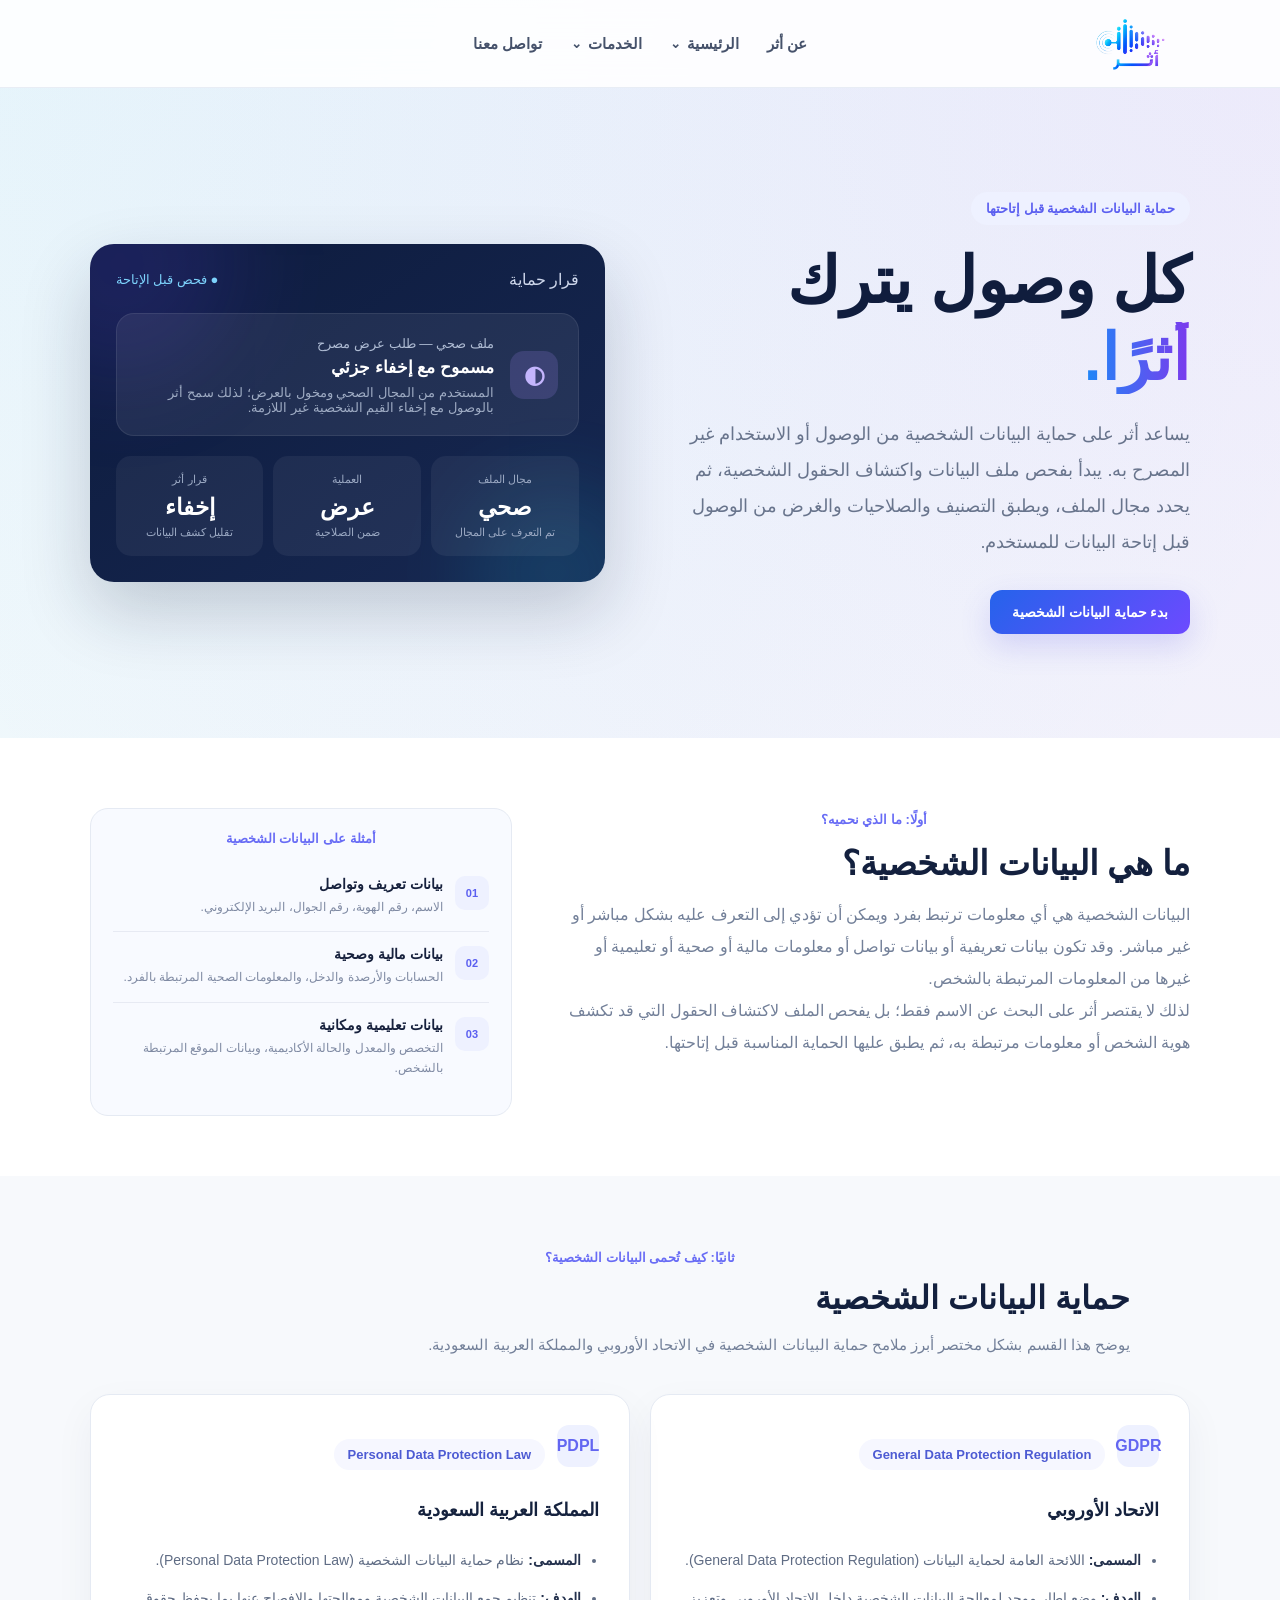
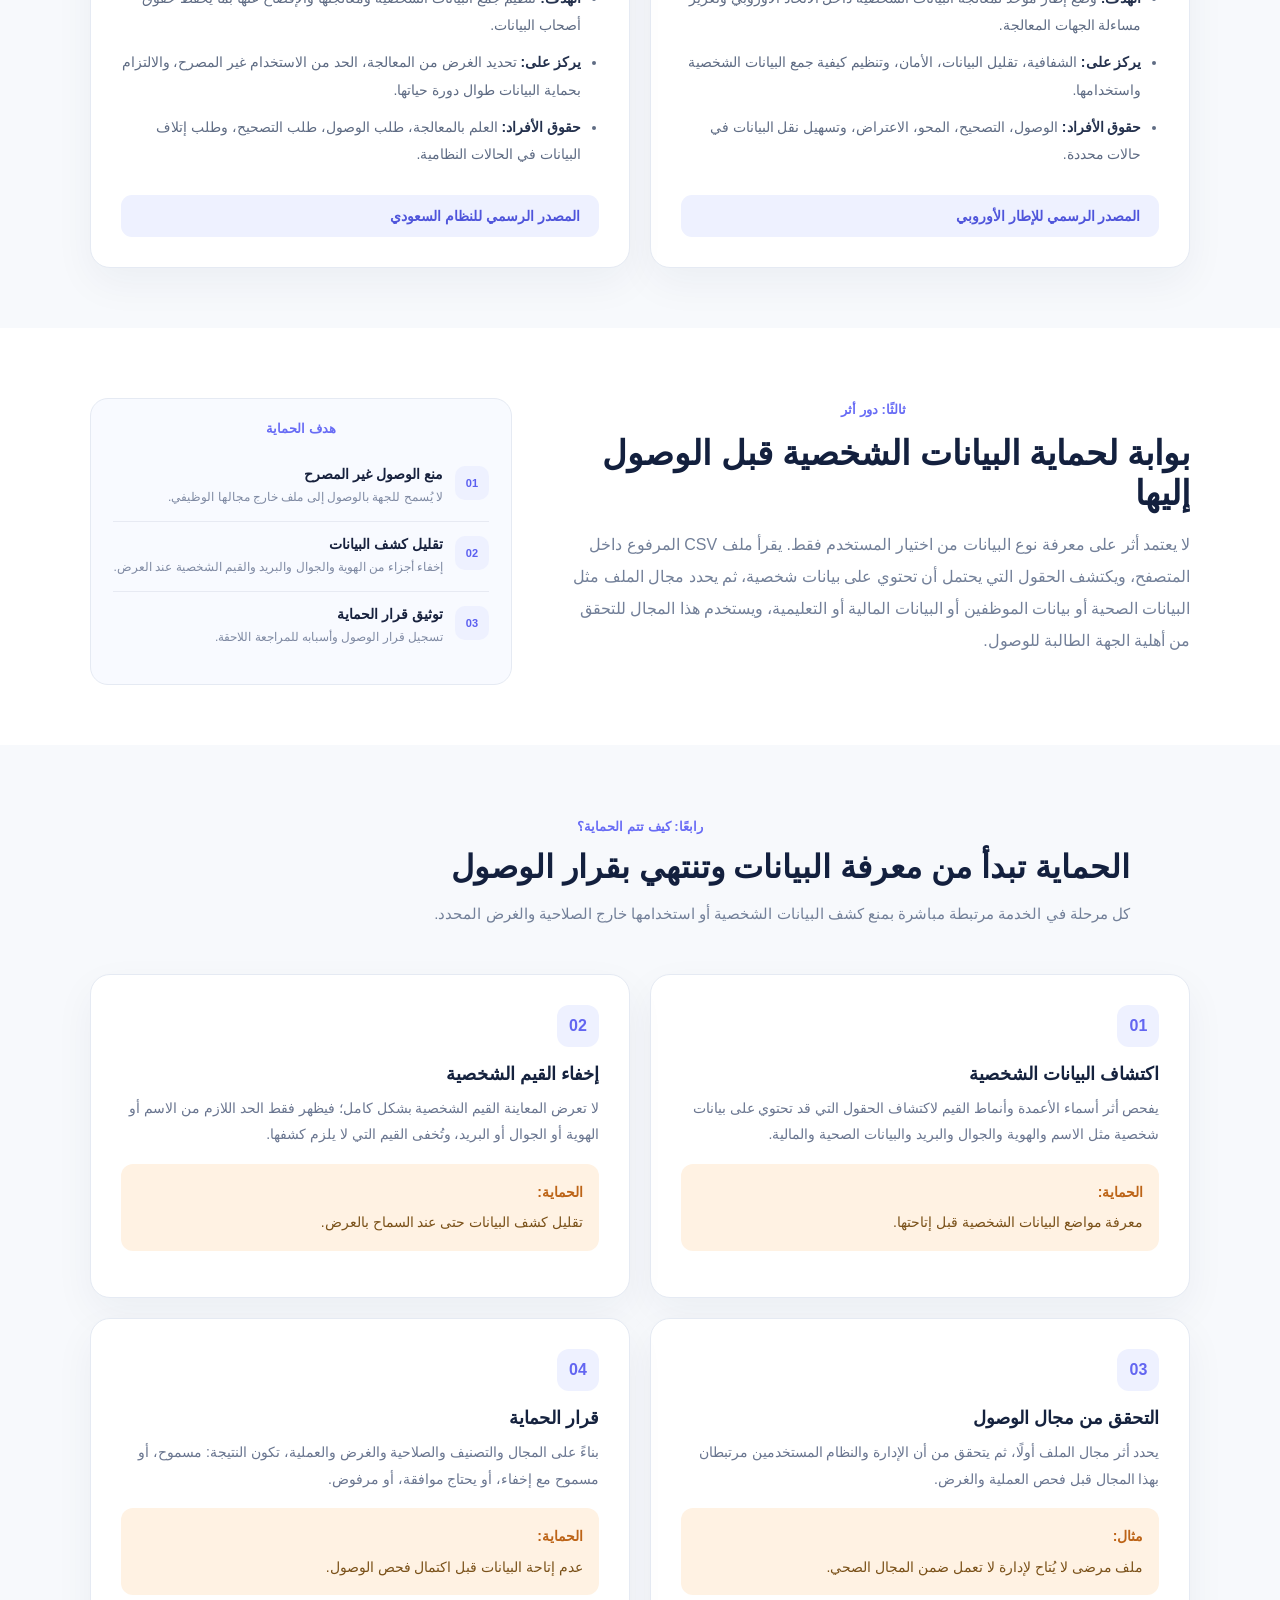
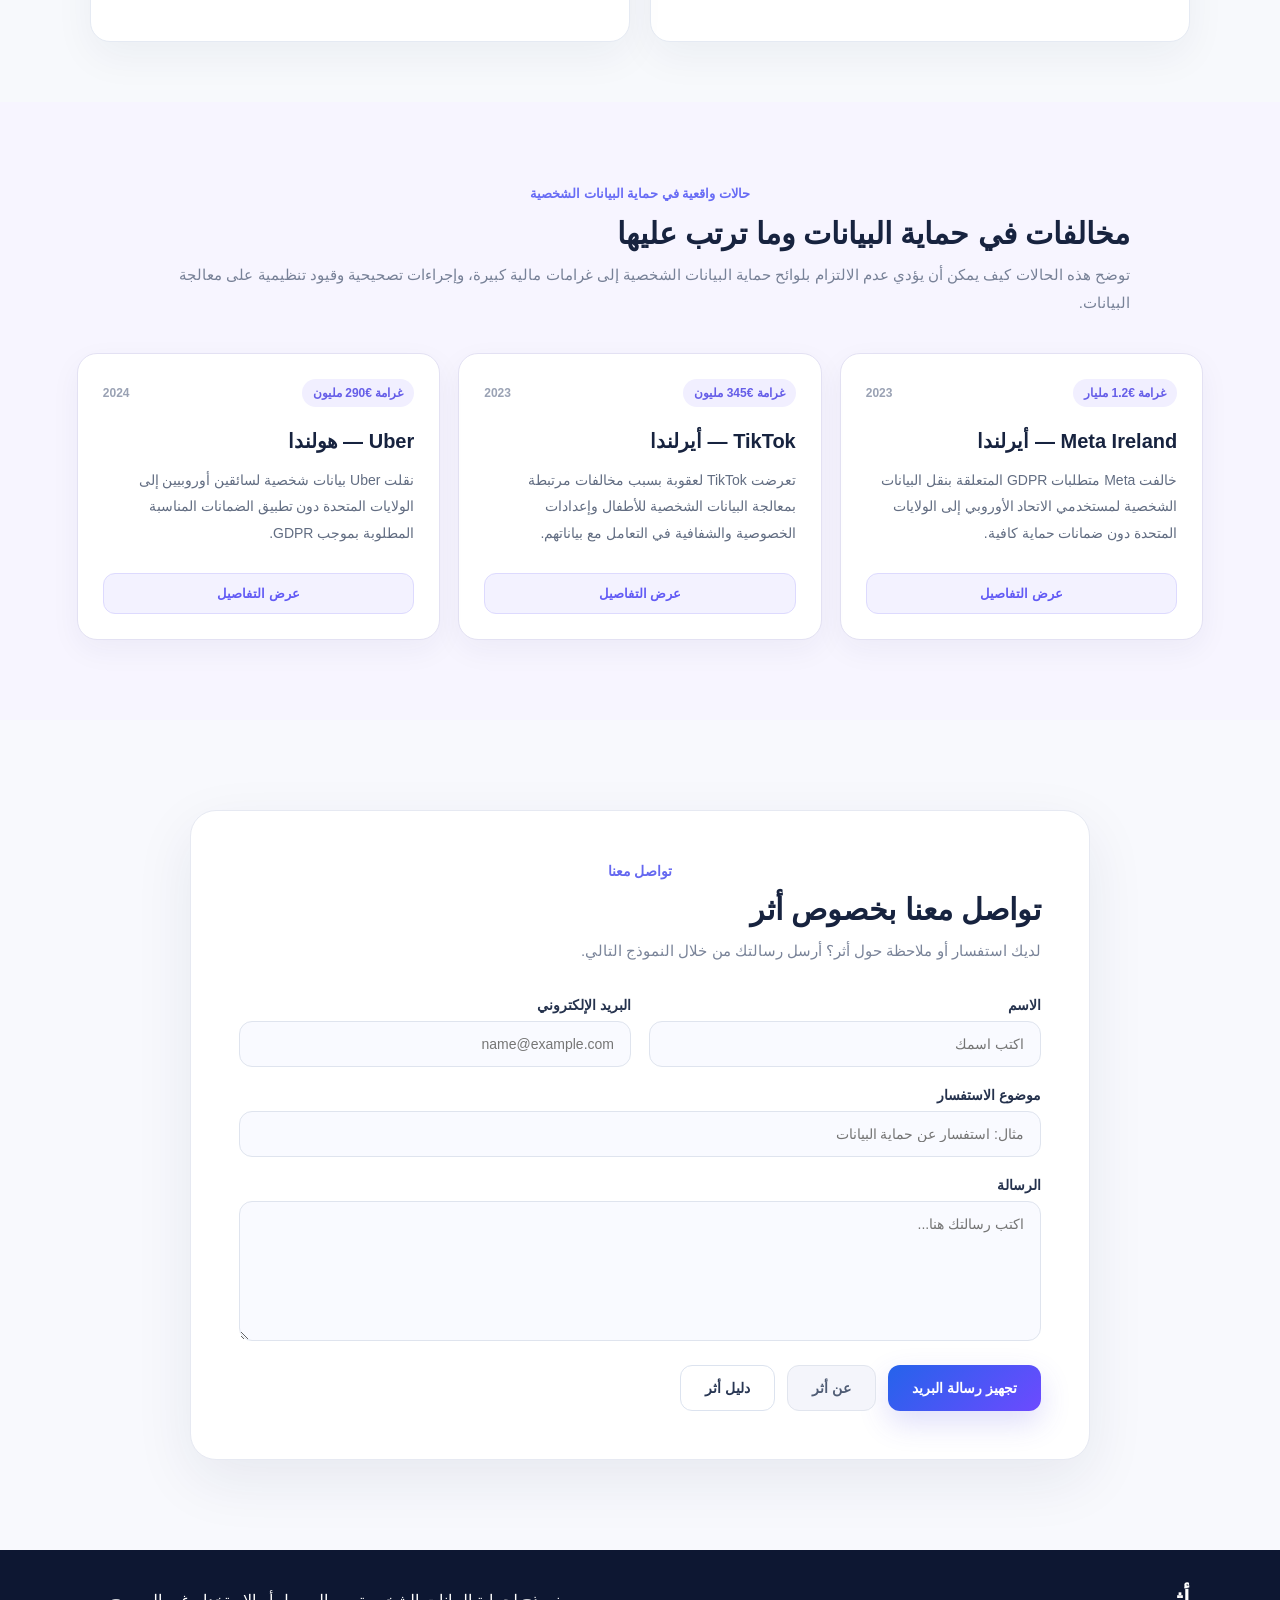
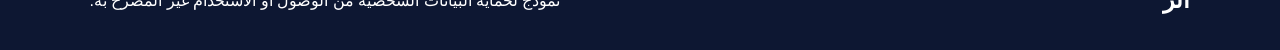
==== commit 2007e7c4: "Update index.html" ====
--- a/index.html
+++ b/index.html
@@ -118,7 +118,7 @@
                     بلاغات الحوادث
                 </a>
 
-            </div>
+            </div> 
 
         </div>
 
